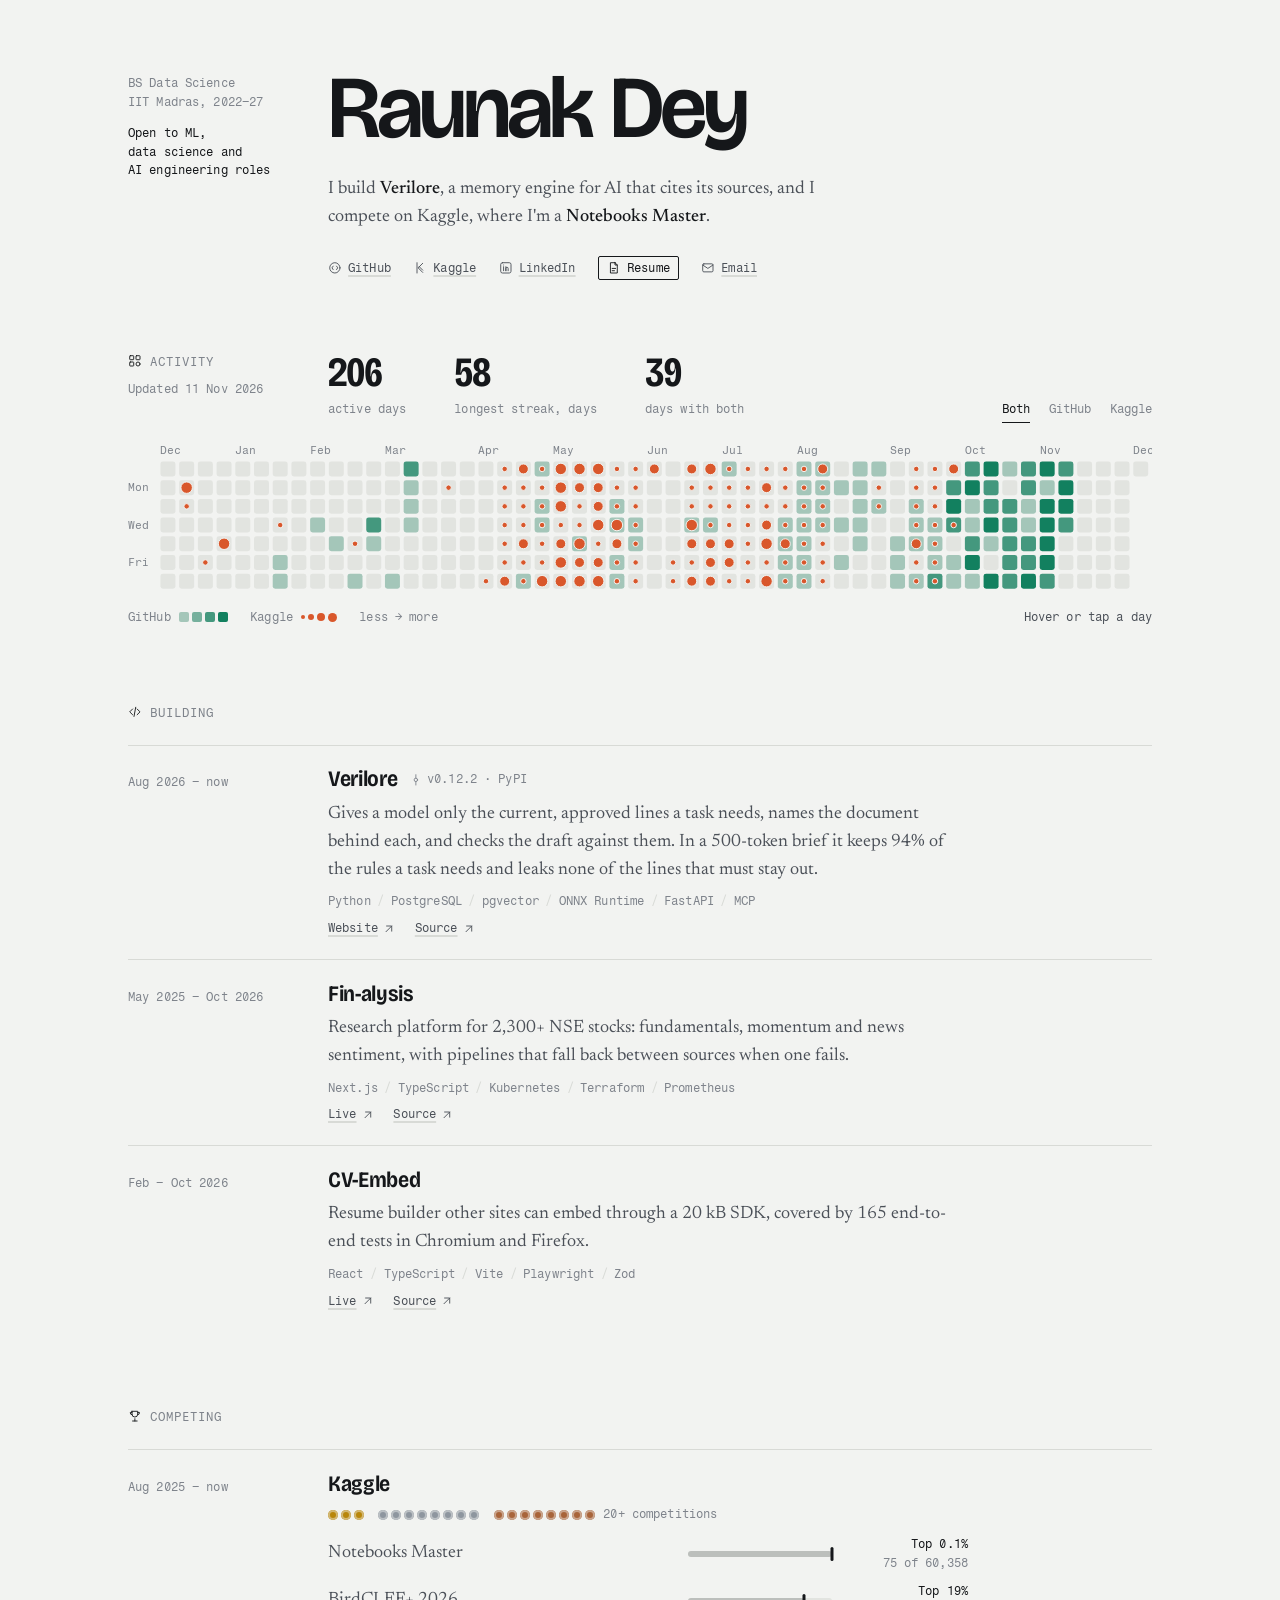
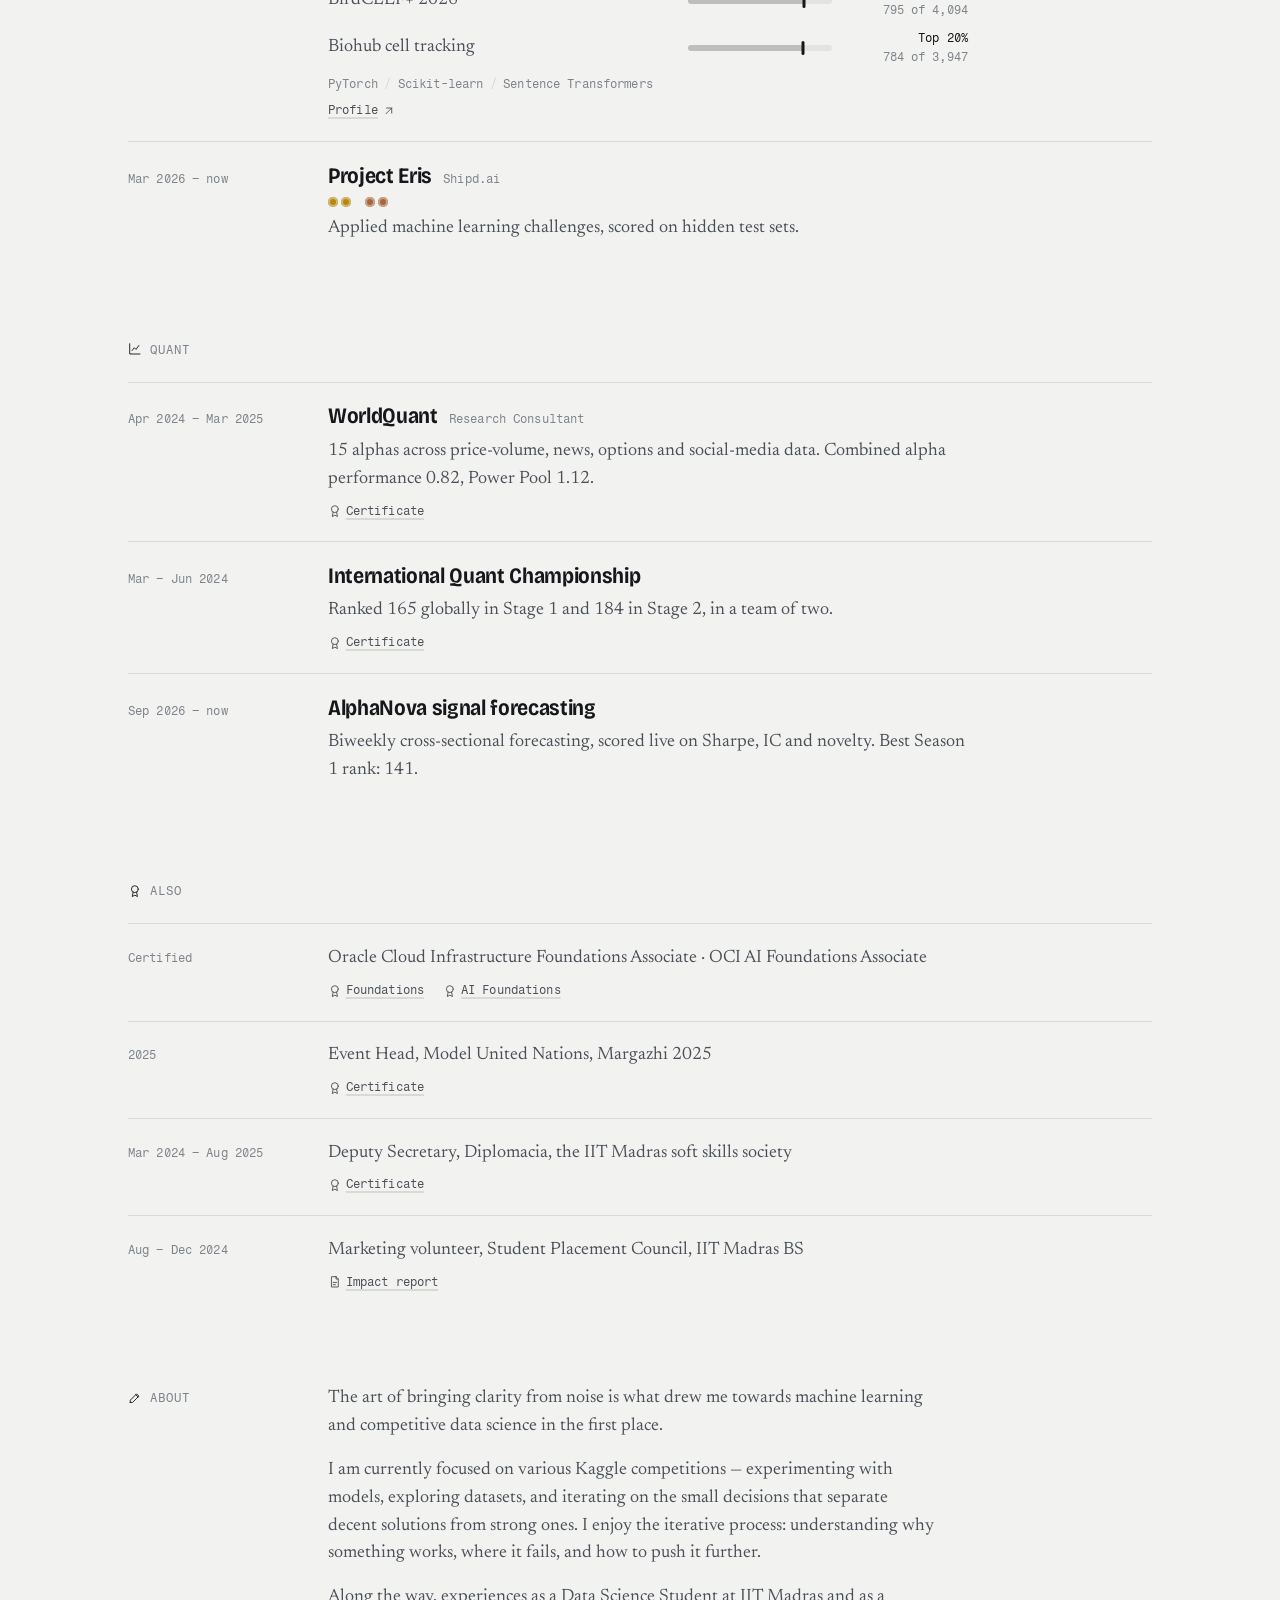
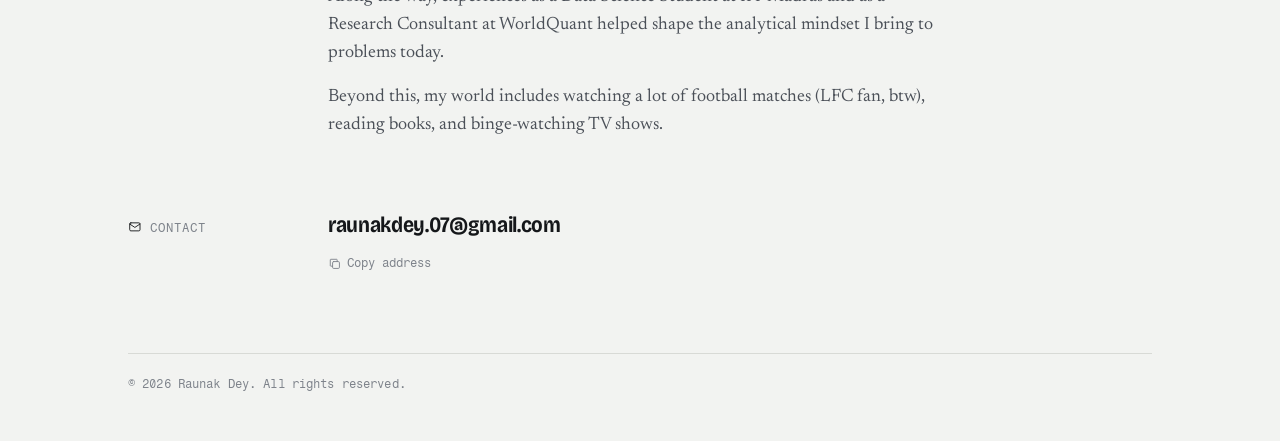
==== index.html @ 1e86c308 "feat(site): rebuild the portfolio as a single-page logbook" ====
<!DOCTYPE html>
<html lang="en">
<head>
  <meta charset="UTF-8">
  <meta name="viewport" content="width=device-width, initial-scale=1">
  <title>Raunak Dey</title>
  <meta name="description" content="Raunak Dey builds Verilore, a memory engine for AI that cites its sources, and competes on Kaggle as a Notebooks Master. Open to ML, data science and AI engineering roles.">
  <meta name="author" content="Raunak Dey">
  <meta name="robots" content="index, follow">
  <meta name="google-site-verification" content="LJ-tpQGY-3I2OzFJNjLlKrk1Z7D3GqpGALhf3PMjdlI">
  <meta name="theme-color" content="#F2F3F1" media="(prefers-color-scheme: light)">
  <meta name="theme-color" content="#101214" media="(prefers-color-scheme: dark)">
  <link rel="canonical" href="https://raunak-dey.vercel.app/">

  <meta property="og:type" content="website">
  <meta property="og:url" content="https://raunak-dey.vercel.app/">
  <meta property="og:title" content="Raunak Dey">
  <meta property="og:description" content="Builds Verilore, a memory engine for AI that cites its sources. Kaggle Notebooks Master. Open to ML, data science and AI engineering roles.">
  <meta name="twitter:card" content="summary">
  <meta name="twitter:creator" content="@the_stoic_coder">

  <link rel="icon" href="assets/favicon.webp" type="image/webp">
  <link rel="icon" href="assets/favicon.ico" sizes="any">
  <link rel="apple-touch-icon" href="assets/favicon.png">

  <link rel="preconnect" href="https://fonts.googleapis.com">
  <link rel="preconnect" href="https://fonts.gstatic.com" crossorigin>
  <link rel="stylesheet" href="https://fonts.googleapis.com/css2?family=Bricolage+Grotesque:opsz,wdth,wght@12..96,75..100,400..800&family=Newsreader:opsz,wght@6..72,400;6..72,500&family=Fragment+Mono&display=swap">
  <link rel="stylesheet" href="css/main.css">
  <script src="js/main.js" defer></script>

  <script type="application/ld+json">
  {
    "@context": "https://schema.org",
    "@type": "Person",
    "name": "Raunak Dey",
    "url": "https://raunak-dey.vercel.app/",
    "alumniOf": {"@type": "CollegeOrUniversity", "name": "Indian Institute of Technology Madras"},
    "sameAs": [
      "https://github.com/raunakdey-07",
      "https://www.kaggle.com/raunakdey07",
      "https://www.linkedin.com/in/raunak-dey"
    ]
  }
  </script>
</head>
<body>
<a class="skip" href="#content">Skip to content</a>

<svg width="0" height="0" style="position:absolute" aria-hidden="true">
  <symbol id="i-build" viewBox="0 0 24 24"><path d="M8 7l-5 5 5 5M16 7l5 5-5 5M13.5 4l-3 16"/></symbol>
  <symbol id="i-trophy" viewBox="0 0 24 24"><path d="M8 21h8M12 17v4M7 4h10v5a5 5 0 0 1-10 0V4zM7 6H4v1a3 3 0 0 0 3 3M17 6h3v1a3 3 0 0 1-3 3"/></symbol>
  <symbol id="i-chart" viewBox="0 0 24 24"><path d="M3 3v18h18M7 15l4-5 3 3 5-7"/></symbol>
  <symbol id="i-grid" viewBox="0 0 24 24"><rect x="3" y="3" width="7" height="7" rx="1"/><rect x="14" y="3" width="7" height="7" rx="1"/><rect x="3" y="14" width="7" height="7" rx="1"/><circle cx="17.5" cy="17.5" r="3.5"/></symbol>
  <symbol id="i-badge" viewBox="0 0 24 24"><circle cx="12" cy="9" r="6"/><path d="M9 14.2L7.5 22 12 19.5 16.5 22 15 14.2"/></symbol>
  <symbol id="i-pen" viewBox="0 0 24 24"><path d="M4 20h4L19 9l-4-4L4 16v4zM13.5 6.5l4 4"/></symbol>
  <symbol id="i-mail" viewBox="0 0 24 24"><rect x="3" y="5" width="18" height="14" rx="2"/><path d="M3 7l9 6 9-6"/></symbol>
  <symbol id="i-tag" viewBox="0 0 24 24"><circle cx="12" cy="12" r="3"/><path d="M12 3v6M12 15v6"/></symbol>
  <symbol id="i-out" viewBox="0 0 24 24"><path d="M7 17L17 7M8 7h9v9"/></symbol>
  <symbol id="i-file" viewBox="0 0 24 24"><path d="M14 3H6v18h12V7l-4-4zM14 3v4h4M9 13h6M9 17h4"/></symbol>
  <symbol id="i-code" viewBox="0 0 24 24"><circle cx="12" cy="12" r="9"/><path d="M9 9l-2 3 2 3M15 9l2 3-2 3"/></symbol>
  <symbol id="i-k" viewBox="0 0 24 24"><path d="M7 3v18M17 4l-8 8 8 8M11 10l6 6"/></symbol>
  <symbol id="i-in" viewBox="0 0 24 24"><rect x="3" y="3" width="18" height="18" rx="3"/><path d="M8 10v7M8 7v.01M12 17v-4a2 2 0 0 1 4 0v4M12 10v7"/></symbol>
  <symbol id="i-copy" viewBox="0 0 24 24"><rect x="8" y="8" width="12" height="12" rx="2"/><path d="M16 8V5a1 1 0 0 0-1-1H5a1 1 0 0 0-1 1v10a1 1 0 0 0 1 1h3"/></symbol>
</svg>

<main class="wrap" id="content">
  <header class="mast">
    <div class="meta">BS Data Science<br>IIT Madras, 2022–27<span class="open">Open to ML,<br class="wide"> data science and<br class="wide"> AI engineering roles</span></div>
    <div>
      <h1>Raunak Dey</h1>
      <p class="intro prose">I build <b>Verilore</b>, a memory engine for AI that cites its sources, and I compete on Kaggle, where I'm a <b>Notebooks Master</b>.</p>
      <nav class="out meta" aria-label="Profiles">
        <a href="https://github.com/raunakdey-07" target="_blank" rel="noopener noreferrer"><svg class="ico"><use href="#i-code"/></svg><span>GitHub</span></a>
        <a href="https://www.kaggle.com/raunakdey07" target="_blank" rel="noopener noreferrer"><svg class="ico"><use href="#i-k"/></svg><span>Kaggle</span></a>
        <a href="https://www.linkedin.com/in/raunak-dey" target="_blank" rel="noopener noreferrer"><svg class="ico"><use href="#i-in"/></svg><span>LinkedIn</span></a>
        <a class="primary" href="assets/Raunak%20Dey%20-%2022F3002175%20-%20IITM.pdf" target="_blank" rel="noopener noreferrer"><svg class="ico"><use href="#i-file"/></svg><span>Resume</span></a>
        <a href="#contact"><svg class="ico"><use href="#i-mail"/></svg><span>Email</span></a>
      </nav>
    </div>
  </header>

  <section id="activity" aria-labelledby="h-act">
    <div class="side">
      <h2 class="label meta" id="h-act"><svg class="ico"><use href="#i-grid"/></svg>Activity</h2>
      <p class="meta" id="asof"></p>
    </div>
    <div class="act-top">
      <div class="figures" aria-live="polite">
        <div><div class="figure" id="f-days">–</div><div class="meta">active days</div></div>
        <div><div class="figure" id="f-streak">–</div><div class="meta">longest streak, days</div></div>
        <div><div class="figure" id="f-both">–</div><div class="meta">days with both</div></div>
      </div>
      <div class="src" role="group" aria-label="Activity source">
        <button type="button" id="src-both" data-src="both" aria-pressed="true">Both</button>
        <button type="button" id="src-gh" data-src="gh" aria-pressed="false">GitHub</button>
        <button type="button" id="src-kg" data-src="kg" aria-pressed="false">Kaggle</button>
      </div>
    </div>
    <div class="cal-scroll full" id="cal-scroll">
      <svg id="cal" role="img" aria-labelledby="cal-d"><desc id="cal-d">Daily GitHub and Kaggle activity over the last 12 months.</desc></svg>
    </div>
    <div class="cal-note meta full">
      <div class="legend"><span>GitHub <span class="sw"><i class="key" style="background:color-mix(in srgb,var(--gh) 30%,var(--cell))"></i><i class="key" style="background:color-mix(in srgb,var(--gh) 52%,var(--cell))"></i><i class="key" style="background:color-mix(in srgb,var(--gh) 76%,var(--cell))"></i><i class="key" style="background:color-mix(in srgb,var(--gh) 100%,var(--cell))"></i></span></span><span>Kaggle <span class="sw"><i class="dot" style="--d:4px"></i><i class="dot" style="--d:6px"></i><i class="dot" style="--d:8px"></i><i class="dot" style="--d:9px"></i></span></span><span>less → more</span></div>
      <span id="readout">Hover or tap a day</span>
    </div>
  </section>

  <section id="building" aria-labelledby="h-build">
    <h2 class="label meta" id="h-build"><svg class="ico"><use href="#i-build"/></svg>Building</h2>
    <div class="entries full">
      <article class="e">
        <div class="meta">Aug 2026 – now</div>
        <div>
          <h3>Verilore <span class="meta"><svg class="ico"><use href="#i-tag"/></svg>v0.12.2 · PyPI</span></h3>
          <p class="prose">Gives a model only the current, approved lines a task needs, names the document behind each, and checks the draft against them. In a 500-token brief it keeps 94% of the rules a task needs and leaks none of the lines that must stay out.</p>
          <div class="stack meta"><span>Python</span><span>PostgreSQL</span><span>pgvector</span><span>ONNX Runtime</span><span>FastAPI</span><span>MCP</span></div>
          <div class="links meta"><a href="https://verilore.vercel.app/" target="_blank" rel="noopener noreferrer">Website <svg class="ico"><use href="#i-out"/></svg></a><a href="https://github.com/raunakdey-07/verilore" target="_blank" rel="noopener noreferrer">Source <svg class="ico"><use href="#i-out"/></svg></a></div>
        </div>
      </article>
      <article class="e">
        <div class="meta">May 2025 – Oct 2026</div>
        <div>
          <h3>Fin-alysis</h3>
          <p class="prose">Research platform for 2,300+ NSE stocks: fundamentals, momentum and news sentiment, with pipelines that fall back between sources when one fails.</p>
          <div class="stack meta"><span>Next.js</span><span>TypeScript</span><span>Kubernetes</span><span>Terraform</span><span>Prometheus</span></div>
          <div class="links meta"><a href="https://fin-alysis.vercel.app/" target="_blank" rel="noopener noreferrer">Live <svg class="ico"><use href="#i-out"/></svg></a><a href="https://github.com/raunakdey-07/finalysis_2.0" target="_blank" rel="noopener noreferrer">Source <svg class="ico"><use href="#i-out"/></svg></a></div>
        </div>
      </article>
      <article class="e">
        <div class="meta">Feb – Oct 2026</div>
        <div>
          <h3>CV-Embed</h3>
          <p class="prose">Resume builder other sites can embed through a 20&nbsp;kB SDK, covered by 165 end-to-end tests in Chromium and Firefox.</p>
          <div class="stack meta"><span>React</span><span>TypeScript</span><span>Vite</span><span>Playwright</span><span>Zod</span></div>
          <div class="links meta"><a href="https://cv-embed.vercel.app/" target="_blank" rel="noopener noreferrer">Live <svg class="ico"><use href="#i-out"/></svg></a><a href="https://github.com/raunakdey-07/cv-embed" target="_blank" rel="noopener noreferrer">Source <svg class="ico"><use href="#i-out"/></svg></a></div>
        </div>
      </article>
    </div>
  </section>

  <section id="competing" aria-labelledby="h-comp">
    <h2 class="label meta" id="h-comp"><svg class="ico"><use href="#i-trophy"/></svg>Competing</h2>
    <div class="entries full">
      <article class="e">
        <div class="meta">Aug 2025 – now</div>
        <div>
          <h3>Kaggle</h3>
          <div class="medals" aria-label="3 gold, 8 silver and 8 bronze medals across 20+ competitions">
            <span class="tally"><i class="m g"></i><i class="m g"></i><i class="m g"></i></span>
            <span class="tally"><i class="m s"></i><i class="m s"></i><i class="m s"></i><i class="m s"></i><i class="m s"></i><i class="m s"></i><i class="m s"></i><i class="m s"></i></span>
            <span class="tally"><i class="m b"></i><i class="m b"></i><i class="m b"></i><i class="m b"></i><i class="m b"></i><i class="m b"></i><i class="m b"></i><i class="m b"></i><span class="meta">20+ competitions</span></span>
          </div>
          <div class="ranks">
            <div class="rank"><p class="prose">Notebooks Master</p><span class="bar" style="--p:.12%"></span><p class="meta">Top 0.1%<span>75 of 60,358</span></p></div>
            <div class="rank"><p class="prose">BirdCLEF+ 2026</p><span class="bar" style="--p:19.4%"></span><p class="meta">Top 19%<span>795 of 4,094</span></p></div>
            <div class="rank"><p class="prose">Biohub cell tracking</p><span class="bar" style="--p:19.9%"></span><p class="meta">Top 20%<span>784 of 3,947</span></p></div>
          </div>
          <div class="stack meta"><span>PyTorch</span><span>Scikit-learn</span><span>Sentence Transformers</span></div>
          <div class="links meta"><a href="https://www.kaggle.com/raunakdey07" target="_blank" rel="noopener noreferrer">Profile <svg class="ico"><use href="#i-out"/></svg></a></div>
        </div>
      </article>
      <article class="e">
        <div class="meta">Mar 2026 – now</div>
        <div>
          <h3>Project Eris <span class="meta">Shipd.ai</span></h3>
          <div class="medals" aria-label="2 gold and 2 bronze">
            <span class="tally"><i class="m g"></i><i class="m g"></i></span>
            <span class="tally"><i class="m b"></i><i class="m b"></i></span>
          </div>
          <p class="prose">Applied machine learning challenges, scored on hidden test sets.</p>
        </div>
      </article>
    </div>
  </section>

  <section id="quant" aria-labelledby="h-quant">
    <h2 class="label meta" id="h-quant"><svg class="ico"><use href="#i-chart"/></svg>Quant</h2>
    <div class="entries full">
      <article class="e">
        <div class="meta">Apr 2024 – Mar 2025</div>
        <div>
          <h3>WorldQuant <span class="meta">Research Consultant</span></h3>
          <p class="prose">15 alphas across price-volume, news, options and social-media data. Combined alpha performance 0.82, Power Pool 1.12.</p>
          <div class="links meta"><a href="assets/achievements/worldquant-gold.webp" target="_blank" rel="noopener noreferrer"><svg class="ico"><use href="#i-badge"/></svg>Certificate</a></div>
        </div>
      </article>
      <article class="e">
        <div class="meta">Mar – Jun 2024</div>
        <div>
          <h3>International Quant Championship</h3>
          <p class="prose">Ranked 165 globally in Stage 1 and 184 in Stage 2, in a team of two.</p>
          <div class="links meta"><a href="assets/achievements/iqc2024-linkedin.webp" target="_blank" rel="noopener noreferrer"><svg class="ico"><use href="#i-badge"/></svg>Certificate</a></div>
        </div>
      </article>
      <article class="e">
        <div class="meta">Sep 2026 – now</div>
        <div>
          <h3>AlphaNova signal forecasting</h3>
          <p class="prose">Biweekly cross-sectional forecasting, scored live on Sharpe, IC and novelty. Best Season 1 rank: 141.</p>
        </div>
      </article>
    </div>
  </section>

  <section id="more" aria-labelledby="h-more">
    <h2 class="label meta" id="h-more"><svg class="ico"><use href="#i-badge"/></svg>Also</h2>
    <div class="entries full">
      <div class="e"><div class="meta">Certified</div><div><p class="prose">Oracle Cloud Infrastructure Foundations Associate · OCI AI Foundations Associate</p><div class="links meta"><a href="https://catalog-education.oracle.com/pls/certview/sharebadge?id=B9D352B1CB54FBCA020A33F1114C713745FDDD8EA8447AC9478BCFE466BD56CE" target="_blank" rel="noopener noreferrer"><svg class="ico"><use href="#i-badge"/></svg>Foundations</a><a href="https://catalog-education.oracle.com/pls/certview/sharebadge?id=78A74140E2A54FE45EEF525146E626B6CF84D3D8D3C6667D269D33D7F0141AF6" target="_blank" rel="noopener noreferrer"><svg class="ico"><use href="#i-badge"/></svg>AI Foundations</a></div></div></div>
      <div class="e"><div class="meta">2025</div><div><p class="prose">Event Head, Model United Nations, Margazhi 2025</p><div class="links meta"><a href="assets/achievements/margazhi2025-linkedin.webp" target="_blank" rel="noopener noreferrer"><svg class="ico"><use href="#i-badge"/></svg>Certificate</a></div></div></div>
      <div class="e"><div class="meta">Mar 2024 – Aug 2025</div><div><p class="prose">Deputy Secretary, Diplomacia, the IIT Madras soft skills society</p><div class="links meta"><a href="assets/achievements/SA%20Contribution.webp" target="_blank" rel="noopener noreferrer"><svg class="ico"><use href="#i-badge"/></svg>Certificate</a></div></div></div>
      <div class="e"><div class="meta">Aug – Dec 2024</div><div><p class="prose">Marketing volunteer, Student Placement Council, IIT Madras BS</p><div class="links meta"><a href="https://docs.google.com/document/d/1vPgdQDONzcgIef9Exov5AQY7wlfPmJT1Y18QKcJBfAI/" target="_blank" rel="noopener noreferrer"><svg class="ico"><use href="#i-file"/></svg>Impact report</a></div></div></div>
    </div>
  </section>

  <section id="about" aria-labelledby="h-about">
    <h2 class="label meta" id="h-about"><svg class="ico"><use href="#i-pen"/></svg>About</h2>
    <div class="about">
      <p class="prose">The art of bringing clarity from noise is what drew me towards machine learning and competitive data science in the first place.</p>
      <p class="prose">I am currently focused on various Kaggle competitions — experimenting with models, exploring datasets, and iterating on the small decisions that separate decent solutions from strong ones. I enjoy the iterative process: understanding why something works, where it fails, and how to push it further.</p>
      <p class="prose">Along the way, experiences as a Data Science Student at IIT Madras and as a Research Consultant at WorldQuant helped shape the analytical mindset I bring to problems today.</p>
      <p class="prose">Beyond this, my world includes watching a lot of football matches (LFC fan, btw), reading books, and binge-watching TV shows.</p>
    </div>
  </section>

  <section id="contact" aria-labelledby="h-contact">
    <h2 class="label meta" id="h-contact"><svg class="ico"><use href="#i-mail"/></svg>Contact</h2>
    <div class="about">
      <a class="title" id="email" href="mailto:raunakdey.07@gmail.com">raunakdey.07@gmail.com</a>
      <button type="button" class="copy meta" id="copy"><svg class="ico"><use href="#i-copy"/></svg><span id="copy-l">Copy address</span></button>
    </div>
  </section>

  <footer class="meta">© 2026 Raunak Dey. All rights reserved.</footer>
</main>
</body>
</html>
---- css/main.css ----
/* Layout: a logbook. Left margin column = labels and dates; right column = content. The calendar is the only picture.
   Type scale, used everywhere and nowhere else:
   hero   h1 only            display 620
   figure activity numbers   display 650
   title  entry names, email display 650
   body   all prose          serif 400 (500 for emphasis)
   meta   labels, dates, data mono 400 */
:root{
  --paper:#F2F3F1; --ink:#15171A; --ink-2:#4B5058; --ink-3:#7E838B; --rule:#D8DAD6; --cell:#E2E4E0;
  --gh:#12805F; --kg:#D9572B; --gold:#B8860B; --silver:#8E969F; --bronze:#A8643A;
  --f-display:"Bricolage Grotesque","Avenir Next Condensed","Arial Narrow",system-ui,sans-serif;
  --f-text:"Newsreader","Iowan Old Style","Palatino Linotype",Georgia,serif;
  --f-mono:"Fragment Mono",ui-monospace,"SFMono-Regular",Menlo,Consolas,monospace;
  --fs-hero:clamp(2.6rem,1.2rem + 5.4vw,5.6rem); --fs-figure:clamp(2rem,1.6rem + 1.6vw,2.6rem); --fs-title:1.375rem; --fs-body:1.125rem; --fs-meta:.78rem;
  --col:64rem; --margin:10.5rem; --gap:2rem; --cap-offset:calc(var(--fs-hero) * .2 - .49rem);
}
@media (prefers-color-scheme: dark){:root{
  --paper:#101214; --ink:#ECEDEA; --ink-2:#ADB2B8; --ink-3:#7A8087; --rule:#2A2D31; --cell:#1D2024;
  --gh:#3DC497; --kg:#EE7447; --gold:#E3B341; --silver:#B7BEC6; --bronze:#D28A5C;}}

*{box-sizing:border-box}
html{color-scheme:light}
@media (prefers-color-scheme: dark){html{color-scheme:dark}}
body{margin:0}
.skip{position:absolute;left:-999px;top:.5rem;z-index:2;background:var(--ink);color:var(--paper);padding:.4rem .7rem;font:400 var(--fs-meta)/1.5 var(--f-mono)}
.skip:focus{left:max(16px,env(safe-area-inset-left,0px))}
body{background:var(--paper);color:var(--ink);font:400 var(--fs-body)/1.55 var(--f-text);-webkit-font-smoothing:antialiased;
  padding-left:max(16px,env(safe-area-inset-left,0px));padding-right:max(16px,env(safe-area-inset-right,0px))}
p{margin:0}
b{font-weight:500}
a{color:inherit;text-decoration-color:var(--rule);text-underline-offset:.22em;text-decoration-thickness:1.5px}
a:hover{text-decoration-color:currentColor}
:focus-visible{outline:2px solid var(--ink);outline-offset:3px}
.wrap{max-width:var(--col);margin:0 auto}
.meta{font:400 var(--fs-meta)/1.5 var(--f-mono);letter-spacing:.01em;color:var(--ink-3)}
.ico{width:1.1em;height:1.1em;flex:none;stroke:currentColor;fill:none;stroke-width:1.6;stroke-linecap:round;stroke-linejoin:round;vertical-align:-.18em}
h1,h3,.title,.figure{font-family:var(--f-display);margin:0;text-wrap:balance}
h1{font-size:var(--fs-hero);font-weight:620;font-variation-settings:"wdth" 100,"opsz" 96;line-height:1;letter-spacing:-.045em;word-spacing:.05em}
h3,.title{font-size:var(--fs-title);font-weight:650;font-variation-settings:"wdth" 88;line-height:1.2;letter-spacing:-.015em}
.figure{font-size:var(--fs-figure);font-weight:650;font-variation-settings:"wdth" 80;line-height:1;letter-spacing:-.03em;font-variant-numeric:tabular-nums}
.prose{color:var(--ink-2);max-width:40rem}

/* grid: every block shares the same two columns */
.mast,section,.e{display:grid;grid-template-columns:var(--margin) minmax(0,1fr);gap:0 var(--gap)}
.mast{padding-block:4rem 0}
section{padding-block:4.5rem 0}
.label{display:block;align-self:baseline;margin:0;text-transform:uppercase;letter-spacing:.08em;padding-top:.3rem}
.label .ico{color:var(--ink);margin-right:.5rem}
.full{grid-column:1 / -1}
.e{padding-block:1.3rem;border-top:1px solid var(--rule);row-gap:.2rem;align-items:baseline}
.e > div:last-child{display:grid;gap:.5rem;min-width:0}
.entries{margin-top:1.4rem}

/* masthead */
.intro{margin-top:1.5rem;max-width:34rem}
.intro b{color:var(--ink)}
.out{display:flex;flex-wrap:wrap;align-items:baseline;gap:.4rem 1.4rem;margin-top:1.5rem}
.out a{display:inline-flex;align-items:center;gap:.4rem;text-decoration:none;color:var(--ink-2)}
.out a:hover{color:var(--ink)}
.out a span{text-decoration:underline;text-decoration-color:var(--rule);text-underline-offset:.22em;text-decoration-thickness:1.5px}
.out a.primary{color:var(--ink);border:1px solid var(--ink);border-radius:2px;padding:.1rem .5rem}
.out a.primary span{text-decoration:none}
.out a.primary:hover{background:var(--ink);color:var(--paper)}
.open{display:block;margin-top:.8rem;color:var(--ink);text-wrap:balance}
.mast > .meta{padding-top:var(--cap-offset)}

/* entries */
h3{display:flex;flex-wrap:wrap;align-items:baseline;gap:.2rem .7rem}
h3 .meta{display:inline-flex;align-items:center;gap:.3rem;font-variation-settings:normal}
.stack{display:flex;flex-wrap:wrap}
.stack span:not(:last-child)::after{content:"/";color:var(--rule);padding-inline:.4rem}
.links{display:flex;flex-wrap:wrap;gap:1.2rem}
.links a{display:inline-flex;align-items:center;gap:.25rem;color:var(--ink-2)}

/* medals + rank bars */
.medals{display:flex;flex-wrap:wrap;align-items:center;gap:.9rem}
.tally{display:inline-flex;align-items:center;gap:3px}
.tally .meta{margin-left:.35rem}
.m{width:10px;height:10px;border-radius:50%;background:var(--c);box-shadow:inset 0 0 0 2px color-mix(in srgb,var(--c) 55%,var(--paper))}
.g{--c:var(--gold)} .s{--c:var(--silver)} .b{--c:var(--bronze)}
.ranks{display:grid;gap:.6rem;max-width:40rem;margin-top:.2rem}
.rank{display:grid;grid-template-columns:minmax(0,1fr) 9rem 7.5rem;gap:1rem;align-items:center}
.rank .prose{line-height:1.3}
.bar{position:relative;height:6px;background:var(--cell);border-radius:3px}
.bar::before{content:"";position:absolute;inset:0 auto 0 0;width:calc(100% - var(--p));background:color-mix(in srgb,var(--ink) 18%,transparent);border-radius:3px}
.bar::after{content:"";position:absolute;top:50%;left:calc(100% - var(--p));width:3px;height:14px;background:var(--ink);transform:translate(-50%,-50%);border-radius:2px}
.rank .meta{text-align:right;color:var(--ink)}
.rank .meta span{display:block;color:var(--ink-3);white-space:nowrap}

/* activity */
.act-top{display:flex;flex-wrap:wrap;justify-content:space-between;align-items:end;gap:1.5rem}
.figures{display:flex;flex-wrap:wrap;gap:1.2rem 3rem}
.figures .meta{margin-top:.4rem}
.src{display:flex;gap:1.2rem;margin-bottom:calc(-.15rem - 1.5px)}
.src button{all:unset;cursor:pointer;font:400 var(--fs-meta)/1.5 var(--f-mono);color:var(--ink-3);padding-bottom:.15rem;border-bottom:1.5px solid transparent}
.src button[aria-pressed="true"]{color:var(--ink);border-color:var(--ink)}
.src button:focus-visible{outline:2px solid var(--ink);outline-offset:3px}
.cal-scroll{min-width:0;max-width:100%;overflow-x:auto;margin-top:1.6rem;scrollbar-width:thin}
#cal{display:block;width:100%;min-width:760px;height:auto}
#cal text{font-family:var(--f-mono);font-size:8.5px;fill:var(--ink-3)}
.cell{animation:rise .6s ease-out backwards}
@keyframes rise{from{opacity:.15}}
@media (prefers-reduced-motion:reduce){.cell{animation:none}}
.cal-note{display:flex;flex-wrap:wrap;justify-content:space-between;gap:.5rem 2rem;margin-top:.8rem}
.legend{display:flex;flex-wrap:wrap;gap:.4rem 1.4rem}
.legend > span{display:inline-flex;align-items:center;gap:.5rem}
.sw{display:inline-flex;align-items:center;gap:3px}
.side{display:grid;align-content:start;gap:.5rem}
.side .label{padding-top:.06rem}
#about,#contact{align-items:baseline}
.side #asof{color:var(--ink-3)}
.dot{width:var(--d);height:var(--d);border-radius:50%;background:var(--kg);display:inline-block}
#cal .on rect{stroke:var(--ink);stroke-width:1.5}
.cal-scroll.faded{-webkit-mask-image:linear-gradient(90deg,transparent,#000 2.5rem);mask-image:linear-gradient(90deg,transparent,#000 2.5rem)}
.key{width:10px;height:10px;border-radius:2px;display:inline-block}
#readout{color:var(--ink-2);font-variant-numeric:tabular-nums;white-space:nowrap}

/* about + contact */
.about{display:grid;gap:1rem;max-width:38rem}
.copy{all:unset;cursor:pointer;font:400 var(--fs-meta)/1.5 var(--f-mono);color:var(--ink-3);display:inline-flex;gap:.35rem;align-items:center;justify-self:start}
.copy:hover{color:var(--ink)}
.copy:focus-visible{outline:2px solid var(--ink);outline-offset:3px}
#email{overflow-wrap:anywhere;text-decoration:none;justify-self:start}
#email:hover{text-decoration:underline}
footer{margin-top:5rem;padding-block:1.3rem 3rem;border-top:1px solid var(--rule)}

@media (max-width:720px){
  .mast,section,.e{grid-template-columns:minmax(0,1fr)}
  .mast > .meta{padding:0 0 .8rem}
  br.wide{display:none}
  .side{margin-bottom:1.2rem}
  .rank{row-gap:.35rem}
  #readout{white-space:normal}
  .label{margin-bottom:.6rem}
  .rank{grid-template-columns:minmax(0,1fr) 7.5rem}
  .rank .bar{grid-column:1 / -1;grid-row:2}
}
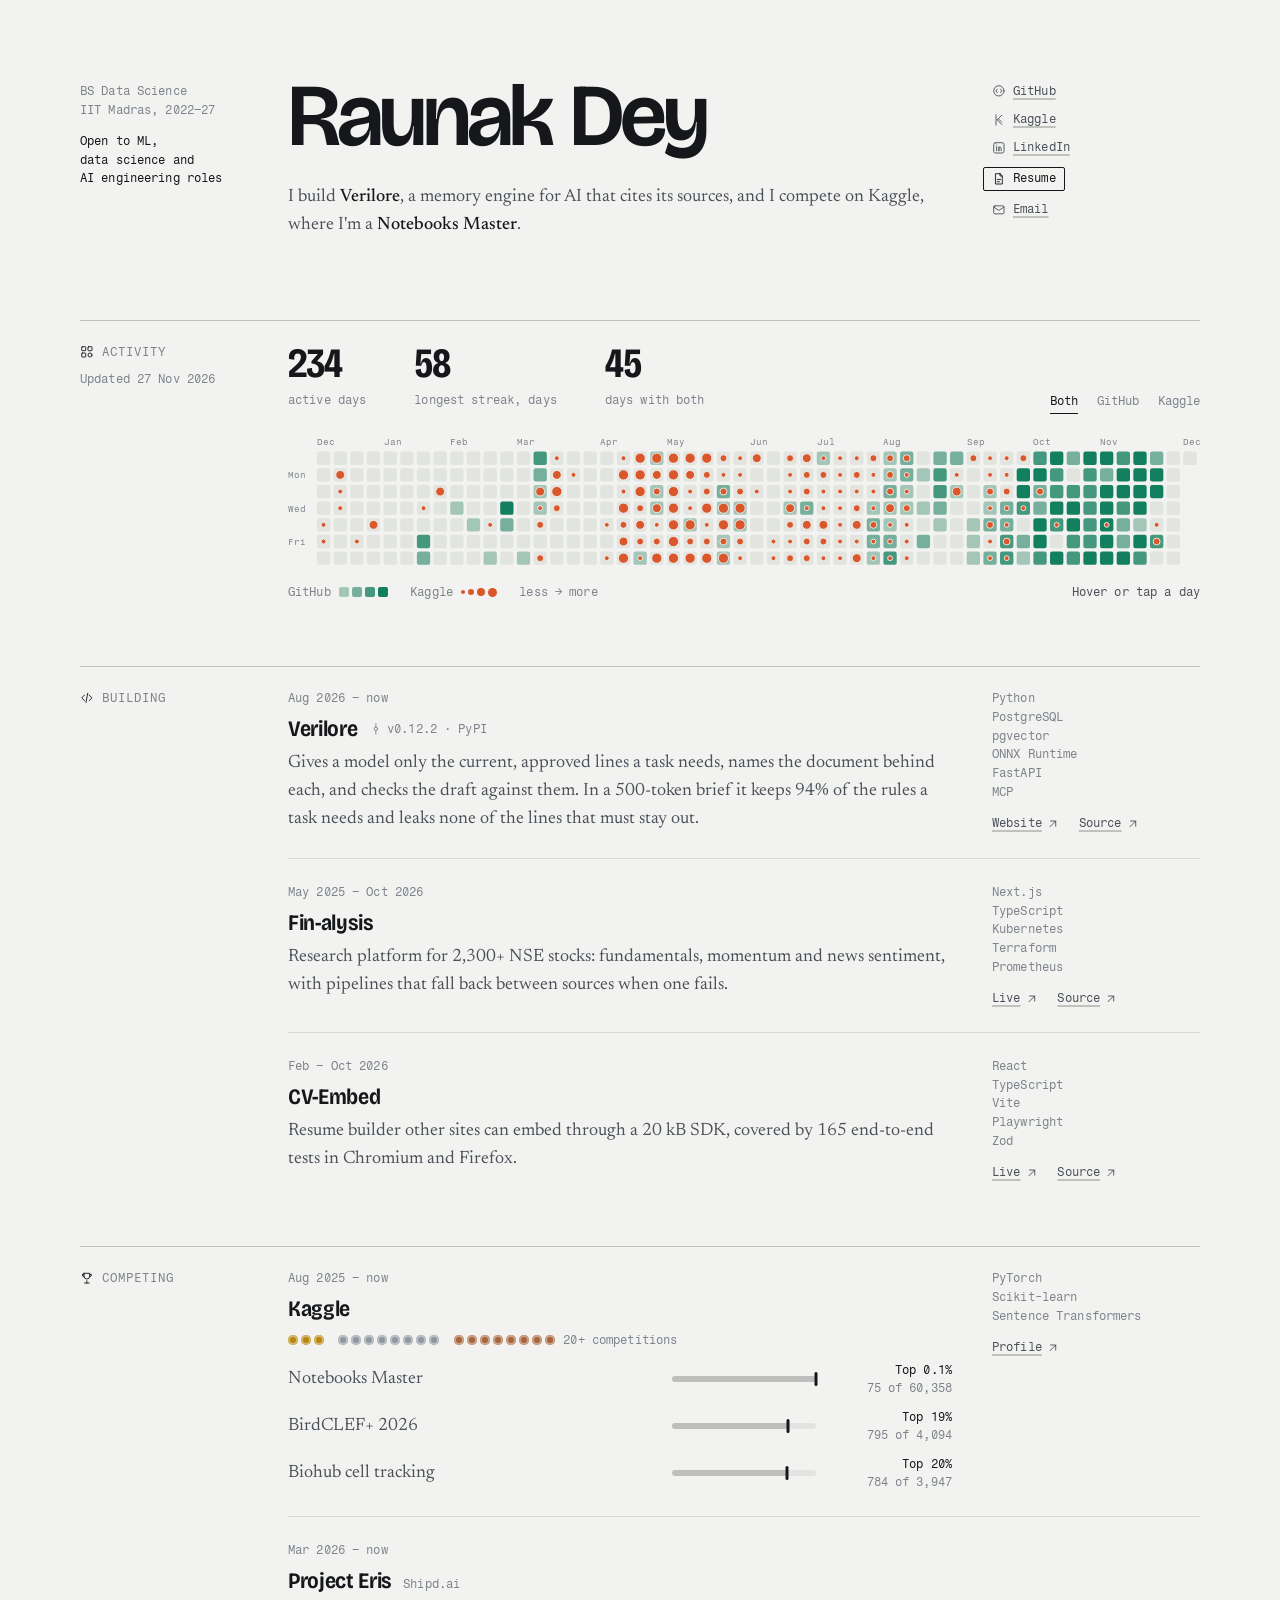
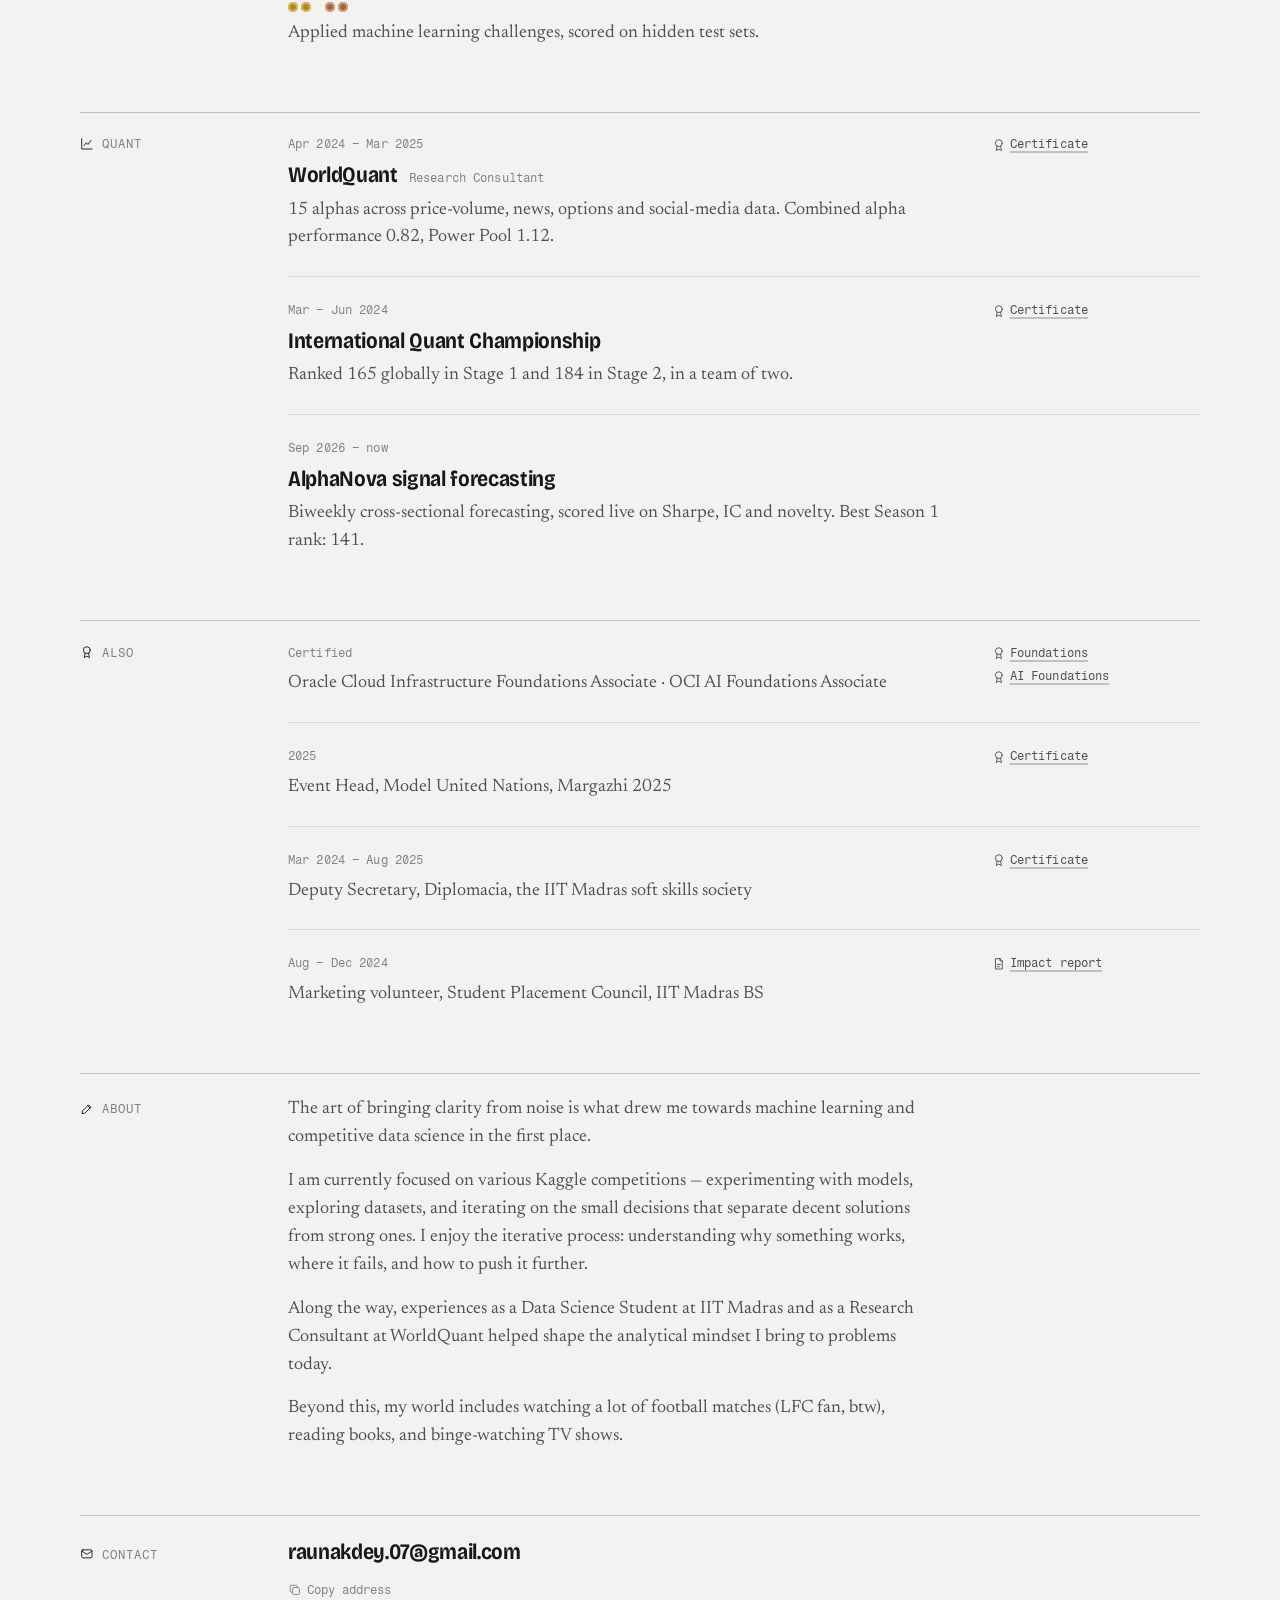
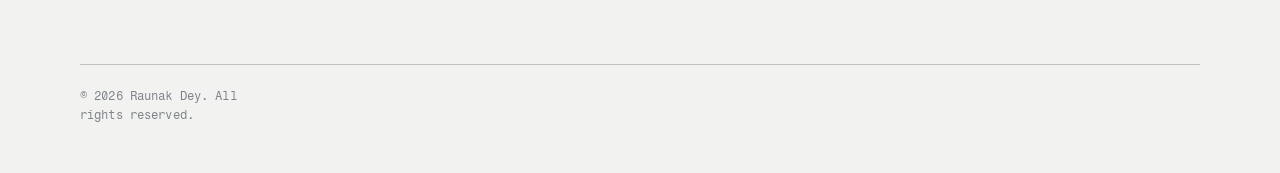
==== commit 38b4d316: "feat(site): three-column desktop layout with a sticky section rail" ====
--- a/index.html
+++ b/index.html
@@ -19,6 +19,7 @@
   <meta name="twitter:card" content="summary">
   <meta name="twitter:creator" content="@the_stoic_coder">
 
+  <link rel="icon" href="assets/favicon.svg" type="image/svg+xml">
   <link rel="icon" href="assets/favicon.webp" type="image/webp">
   <link rel="icon" href="assets/favicon.ico" sizes="any">
   <link rel="apple-touch-icon" href="assets/favicon.png">
@@ -67,10 +68,12 @@
 <main class="wrap" id="content">
   <header class="mast">
     <div class="meta">BS Data Science<br>IIT Madras, 2022–27<span class="open">Open to ML,<br class="wide"> data science and<br class="wide"> AI engineering roles</span></div>
-    <div>
-      <h1>Raunak Dey</h1>
-      <p class="intro prose">I build <b>Verilore</b>, a memory engine for AI that cites its sources, and I compete on Kaggle, where I'm a <b>Notebooks Master</b>.</p>
-      <nav class="out meta" aria-label="Profiles">
+    <div class="pair">
+      <div class="body">
+        <h1>Raunak Dey</h1>
+        <p class="intro prose">I build <b>Verilore</b>, a memory engine for AI that cites its sources, and I compete on Kaggle, where I'm a <b>Notebooks Master</b>.</p>
+      </div>
+      <nav class="out meta aside" aria-label="Profiles">
         <a href="https://github.com/raunakdey-07" target="_blank" rel="noopener noreferrer"><svg class="ico"><use href="#i-code"/></svg><span>GitHub</span></a>
         <a href="https://www.kaggle.com/raunakdey07" target="_blank" rel="noopener noreferrer"><svg class="ico"><use href="#i-k"/></svg><span>Kaggle</span></a>
         <a href="https://www.linkedin.com/in/raunak-dey" target="_blank" rel="noopener noreferrer"><svg class="ico"><use href="#i-in"/></svg><span>LinkedIn</span></a>
@@ -85,6 +88,7 @@
       <h2 class="label meta" id="h-act"><svg class="ico"><use href="#i-grid"/></svg>Activity</h2>
       <p class="meta" id="asof"></p>
     </div>
+    <div class="act">
     <div class="act-top">
       <div class="figures" aria-live="polite">
         <div><div class="figure" id="f-days">–</div><div class="meta">active days</div></div>
@@ -97,41 +101,48 @@
         <button type="button" id="src-kg" data-src="kg" aria-pressed="false">Kaggle</button>
       </div>
     </div>
-    <div class="cal-scroll full" id="cal-scroll">
+    <div class="cal-scroll" id="cal-scroll">
       <svg id="cal" role="img" aria-labelledby="cal-d"><desc id="cal-d">Daily GitHub and Kaggle activity over the last 12 months.</desc></svg>
     </div>
-    <div class="cal-note meta full">
+    <div class="cal-note meta">
       <div class="legend"><span>GitHub <span class="sw"><i class="key" style="background:color-mix(in srgb,var(--gh) 30%,var(--cell))"></i><i class="key" style="background:color-mix(in srgb,var(--gh) 52%,var(--cell))"></i><i class="key" style="background:color-mix(in srgb,var(--gh) 76%,var(--cell))"></i><i class="key" style="background:color-mix(in srgb,var(--gh) 100%,var(--cell))"></i></span></span><span>Kaggle <span class="sw"><i class="dot" style="--d:4px"></i><i class="dot" style="--d:6px"></i><i class="dot" style="--d:8px"></i><i class="dot" style="--d:9px"></i></span></span><span>less → more</span></div>
       <span id="readout">Hover or tap a day</span>
     </div>
+    </div>
   </section>
 
   <section id="building" aria-labelledby="h-build">
     <h2 class="label meta" id="h-build"><svg class="ico"><use href="#i-build"/></svg>Building</h2>
-    <div class="entries full">
-      <article class="e">
-        <div class="meta">Aug 2026 – now</div>
-        <div>
+    <div class="entries">
+      <article class="e">
+        <div class="body">
+          <p class="meta when">Aug 2026 – now</p>
           <h3>Verilore <span class="meta"><svg class="ico"><use href="#i-tag"/></svg>v0.12.2 · PyPI</span></h3>
           <p class="prose">Gives a model only the current, approved lines a task needs, names the document behind each, and checks the draft against them. In a 500-token brief it keeps 94% of the rules a task needs and leaks none of the lines that must stay out.</p>
+        </div>
+        <div class="aside">
           <div class="stack meta"><span>Python</span><span>PostgreSQL</span><span>pgvector</span><span>ONNX Runtime</span><span>FastAPI</span><span>MCP</span></div>
           <div class="links meta"><a href="https://verilore.vercel.app/" target="_blank" rel="noopener noreferrer">Website <svg class="ico"><use href="#i-out"/></svg></a><a href="https://github.com/raunakdey-07/verilore" target="_blank" rel="noopener noreferrer">Source <svg class="ico"><use href="#i-out"/></svg></a></div>
         </div>
       </article>
       <article class="e">
-        <div class="meta">May 2025 – Oct 2026</div>
-        <div>
+        <div class="body">
+          <p class="meta when">May 2025 – Oct 2026</p>
           <h3>Fin-alysis</h3>
           <p class="prose">Research platform for 2,300+ NSE stocks: fundamentals, momentum and news sentiment, with pipelines that fall back between sources when one fails.</p>
+        </div>
+        <div class="aside">
           <div class="stack meta"><span>Next.js</span><span>TypeScript</span><span>Kubernetes</span><span>Terraform</span><span>Prometheus</span></div>
           <div class="links meta"><a href="https://fin-alysis.vercel.app/" target="_blank" rel="noopener noreferrer">Live <svg class="ico"><use href="#i-out"/></svg></a><a href="https://github.com/raunakdey-07/finalysis_2.0" target="_blank" rel="noopener noreferrer">Source <svg class="ico"><use href="#i-out"/></svg></a></div>
         </div>
       </article>
       <article class="e">
-        <div class="meta">Feb – Oct 2026</div>
-        <div>
+        <div class="body">
+          <p class="meta when">Feb – Oct 2026</p>
           <h3>CV-Embed</h3>
           <p class="prose">Resume builder other sites can embed through a 20&nbsp;kB SDK, covered by 165 end-to-end tests in Chromium and Firefox.</p>
+        </div>
+        <div class="aside">
           <div class="stack meta"><span>React</span><span>TypeScript</span><span>Vite</span><span>Playwright</span><span>Zod</span></div>
           <div class="links meta"><a href="https://cv-embed.vercel.app/" target="_blank" rel="noopener noreferrer">Live <svg class="ico"><use href="#i-out"/></svg></a><a href="https://github.com/raunakdey-07/cv-embed" target="_blank" rel="noopener noreferrer">Source <svg class="ico"><use href="#i-out"/></svg></a></div>
         </div>
@@ -141,32 +152,34 @@
 
   <section id="competing" aria-labelledby="h-comp">
     <h2 class="label meta" id="h-comp"><svg class="ico"><use href="#i-trophy"/></svg>Competing</h2>
-    <div class="entries full">
-      <article class="e">
-        <div class="meta">Aug 2025 – now</div>
-        <div>
+    <div class="entries">
+      <article class="e">
+        <div class="body">
+          <p class="meta when">Aug 2025 – now</p>
           <h3>Kaggle</h3>
           <div class="medals" aria-label="3 gold, 8 silver and 8 bronze medals across 20+ competitions">
-            <span class="tally"><i class="m g"></i><i class="m g"></i><i class="m g"></i></span>
-            <span class="tally"><i class="m s"></i><i class="m s"></i><i class="m s"></i><i class="m s"></i><i class="m s"></i><i class="m s"></i><i class="m s"></i><i class="m s"></i></span>
-            <span class="tally"><i class="m b"></i><i class="m b"></i><i class="m b"></i><i class="m b"></i><i class="m b"></i><i class="m b"></i><i class="m b"></i><i class="m b"></i><span class="meta">20+ competitions</span></span>
+          <span class="tally"><i class="m g"></i><i class="m g"></i><i class="m g"></i></span>
+          <span class="tally"><i class="m s"></i><i class="m s"></i><i class="m s"></i><i class="m s"></i><i class="m s"></i><i class="m s"></i><i class="m s"></i><i class="m s"></i></span>
+          <span class="tally"><i class="m b"></i><i class="m b"></i><i class="m b"></i><i class="m b"></i><i class="m b"></i><i class="m b"></i><i class="m b"></i><i class="m b"></i><span class="meta">20+ competitions</span></span>
           </div>
           <div class="ranks">
-            <div class="rank"><p class="prose">Notebooks Master</p><span class="bar" style="--p:.12%"></span><p class="meta">Top 0.1%<span>75 of 60,358</span></p></div>
-            <div class="rank"><p class="prose">BirdCLEF+ 2026</p><span class="bar" style="--p:19.4%"></span><p class="meta">Top 19%<span>795 of 4,094</span></p></div>
-            <div class="rank"><p class="prose">Biohub cell tracking</p><span class="bar" style="--p:19.9%"></span><p class="meta">Top 20%<span>784 of 3,947</span></p></div>
+          <div class="rank"><p class="prose">Notebooks Master</p><span class="bar" style="--p:.12%"></span><p class="meta">Top 0.1%<span>75 of 60,358</span></p></div>
+          <div class="rank"><p class="prose">BirdCLEF+ 2026</p><span class="bar" style="--p:19.4%"></span><p class="meta">Top 19%<span>795 of 4,094</span></p></div>
+          <div class="rank"><p class="prose">Biohub cell tracking</p><span class="bar" style="--p:19.9%"></span><p class="meta">Top 20%<span>784 of 3,947</span></p></div>
           </div>
+        </div>
+        <div class="aside">
           <div class="stack meta"><span>PyTorch</span><span>Scikit-learn</span><span>Sentence Transformers</span></div>
           <div class="links meta"><a href="https://www.kaggle.com/raunakdey07" target="_blank" rel="noopener noreferrer">Profile <svg class="ico"><use href="#i-out"/></svg></a></div>
         </div>
       </article>
       <article class="e">
-        <div class="meta">Mar 2026 – now</div>
-        <div>
+        <div class="body">
+          <p class="meta when">Mar 2026 – now</p>
           <h3>Project Eris <span class="meta">Shipd.ai</span></h3>
           <div class="medals" aria-label="2 gold and 2 bronze">
-            <span class="tally"><i class="m g"></i><i class="m g"></i></span>
-            <span class="tally"><i class="m b"></i><i class="m b"></i></span>
+          <span class="tally"><i class="m g"></i><i class="m g"></i></span>
+          <span class="tally"><i class="m b"></i><i class="m b"></i></span>
           </div>
           <p class="prose">Applied machine learning challenges, scored on hidden test sets.</p>
         </div>
@@ -176,26 +189,30 @@
 
   <section id="quant" aria-labelledby="h-quant">
     <h2 class="label meta" id="h-quant"><svg class="ico"><use href="#i-chart"/></svg>Quant</h2>
-    <div class="entries full">
-      <article class="e">
-        <div class="meta">Apr 2024 – Mar 2025</div>
-        <div>
+    <div class="entries">
+      <article class="e">
+        <div class="body">
+          <p class="meta when">Apr 2024 – Mar 2025</p>
           <h3>WorldQuant <span class="meta">Research Consultant</span></h3>
           <p class="prose">15 alphas across price-volume, news, options and social-media data. Combined alpha performance 0.82, Power Pool 1.12.</p>
+        </div>
+        <div class="aside">
           <div class="links meta"><a href="assets/achievements/worldquant-gold.webp" target="_blank" rel="noopener noreferrer"><svg class="ico"><use href="#i-badge"/></svg>Certificate</a></div>
         </div>
       </article>
       <article class="e">
-        <div class="meta">Mar – Jun 2024</div>
-        <div>
+        <div class="body">
+          <p class="meta when">Mar – Jun 2024</p>
           <h3>International Quant Championship</h3>
           <p class="prose">Ranked 165 globally in Stage 1 and 184 in Stage 2, in a team of two.</p>
+        </div>
+        <div class="aside">
           <div class="links meta"><a href="assets/achievements/iqc2024-linkedin.webp" target="_blank" rel="noopener noreferrer"><svg class="ico"><use href="#i-badge"/></svg>Certificate</a></div>
         </div>
       </article>
       <article class="e">
-        <div class="meta">Sep 2026 – now</div>
-        <div>
+        <div class="body">
+          <p class="meta when">Sep 2026 – now</p>
           <h3>AlphaNova signal forecasting</h3>
           <p class="prose">Biweekly cross-sectional forecasting, scored live on Sharpe, IC and novelty. Best Season 1 rank: 141.</p>
         </div>
@@ -205,11 +222,23 @@
 
   <section id="more" aria-labelledby="h-more">
     <h2 class="label meta" id="h-more"><svg class="ico"><use href="#i-badge"/></svg>Also</h2>
-    <div class="entries full">
-      <div class="e"><div class="meta">Certified</div><div><p class="prose">Oracle Cloud Infrastructure Foundations Associate · OCI AI Foundations Associate</p><div class="links meta"><a href="https://catalog-education.oracle.com/pls/certview/sharebadge?id=B9D352B1CB54FBCA020A33F1114C713745FDDD8EA8447AC9478BCFE466BD56CE" target="_blank" rel="noopener noreferrer"><svg class="ico"><use href="#i-badge"/></svg>Foundations</a><a href="https://catalog-education.oracle.com/pls/certview/sharebadge?id=78A74140E2A54FE45EEF525146E626B6CF84D3D8D3C6667D269D33D7F0141AF6" target="_blank" rel="noopener noreferrer"><svg class="ico"><use href="#i-badge"/></svg>AI Foundations</a></div></div></div>
-      <div class="e"><div class="meta">2025</div><div><p class="prose">Event Head, Model United Nations, Margazhi 2025</p><div class="links meta"><a href="assets/achievements/margazhi2025-linkedin.webp" target="_blank" rel="noopener noreferrer"><svg class="ico"><use href="#i-badge"/></svg>Certificate</a></div></div></div>
-      <div class="e"><div class="meta">Mar 2024 – Aug 2025</div><div><p class="prose">Deputy Secretary, Diplomacia, the IIT Madras soft skills society</p><div class="links meta"><a href="assets/achievements/SA%20Contribution.webp" target="_blank" rel="noopener noreferrer"><svg class="ico"><use href="#i-badge"/></svg>Certificate</a></div></div></div>
-      <div class="e"><div class="meta">Aug – Dec 2024</div><div><p class="prose">Marketing volunteer, Student Placement Council, IIT Madras BS</p><div class="links meta"><a href="https://docs.google.com/document/d/1vPgdQDONzcgIef9Exov5AQY7wlfPmJT1Y18QKcJBfAI/" target="_blank" rel="noopener noreferrer"><svg class="ico"><use href="#i-file"/></svg>Impact report</a></div></div></div>
+    <div class="entries">
+      <div class="e">
+        <div class="body"><p class="meta when">Certified</p><p class="prose">Oracle Cloud Infrastructure Foundations Associate · OCI AI Foundations Associate</p></div>
+        <div class="aside"><div class="links meta"><a href="https://catalog-education.oracle.com/pls/certview/sharebadge?id=B9D352B1CB54FBCA020A33F1114C713745FDDD8EA8447AC9478BCFE466BD56CE" target="_blank" rel="noopener noreferrer"><svg class="ico"><use href="#i-badge"/></svg>Foundations</a><a href="https://catalog-education.oracle.com/pls/certview/sharebadge?id=78A74140E2A54FE45EEF525146E626B6CF84D3D8D3C6667D269D33D7F0141AF6" target="_blank" rel="noopener noreferrer"><svg class="ico"><use href="#i-badge"/></svg>AI Foundations</a></div></div>
+      </div>
+      <div class="e">
+        <div class="body"><p class="meta when">2025</p><p class="prose">Event Head, Model United Nations, Margazhi 2025</p></div>
+        <div class="aside"><div class="links meta"><a href="assets/achievements/margazhi2025-linkedin.webp" target="_blank" rel="noopener noreferrer"><svg class="ico"><use href="#i-badge"/></svg>Certificate</a></div></div>
+      </div>
+      <div class="e">
+        <div class="body"><p class="meta when">Mar 2024 – Aug 2025</p><p class="prose">Deputy Secretary, Diplomacia, the IIT Madras soft skills society</p></div>
+        <div class="aside"><div class="links meta"><a href="assets/achievements/SA%20Contribution.webp" target="_blank" rel="noopener noreferrer"><svg class="ico"><use href="#i-badge"/></svg>Certificate</a></div></div>
+      </div>
+      <div class="e">
+        <div class="body"><p class="meta when">Aug – Dec 2024</p><p class="prose">Marketing volunteer, Student Placement Council, IIT Madras BS</p></div>
+        <div class="aside"><div class="links meta"><a href="https://docs.google.com/document/d/1vPgdQDONzcgIef9Exov5AQY7wlfPmJT1Y18QKcJBfAI/" target="_blank" rel="noopener noreferrer"><svg class="ico"><use href="#i-file"/></svg>Impact report</a></div></div>
+      </div>
     </div>
   </section>
 
--- a/css/main.css
+++ b/css/main.css
@@ -1,4 +1,9 @@
-/* Layout: a logbook. Left margin column = labels and dates; right column = content. The calendar is the only picture.
+/* Layout: a logbook in three columns on desktop.
+   rail   section names, sticky while their section scrolls
+   body   the entry itself: date, title, description, results
+   aside  the entry's stack and links, so every row ends on the same edge
+   Below 1100px the aside drops under the body; below 720px the rail stacks on top.
+
    Type scale, used everywhere and nowhere else:
    hero   h1 only            display 620
    figure activity numbers   display 650
@@ -6,29 +11,29 @@
    body   all prose          serif 400 (500 for emphasis)
    meta   labels, dates, data mono 400 */
 :root{
-  --paper:#F2F3F1; --ink:#15171A; --ink-2:#4B5058; --ink-3:#7E838B; --rule:#D8DAD6; --cell:#E2E4E0;
+  --paper:#F2F3F1; --ink:#15171A; --ink-2:#4B5058; --ink-3:#7E838B; --rule:#D8DAD6; --rule-2:#BFC2BD; --cell:#E2E4E0;
   --gh:#12805F; --kg:#D9572B; --gold:#B8860B; --silver:#8E969F; --bronze:#A8643A;
   --f-display:"Bricolage Grotesque","Avenir Next Condensed","Arial Narrow",system-ui,sans-serif;
   --f-text:"Newsreader","Iowan Old Style","Palatino Linotype",Georgia,serif;
   --f-mono:"Fragment Mono",ui-monospace,"SFMono-Regular",Menlo,Consolas,monospace;
   --fs-hero:clamp(2.6rem,1.2rem + 5.4vw,5.6rem); --fs-figure:clamp(2rem,1.6rem + 1.6vw,2.6rem); --fs-title:1.375rem; --fs-body:1.125rem; --fs-meta:.78rem;
-  --col:64rem; --margin:10.5rem; --gap:2rem; --cap-offset:calc(var(--fs-hero) * .2 - .49rem);
+  --col:70rem; --rail:10.5rem; --aside:13rem; --gap:2.5rem;
+  --cap-offset:calc(var(--fs-hero) * .2 - .49rem);
 }
 @media (prefers-color-scheme: dark){:root{
-  --paper:#101214; --ink:#ECEDEA; --ink-2:#ADB2B8; --ink-3:#7A8087; --rule:#2A2D31; --cell:#1D2024;
+  --paper:#101214; --ink:#ECEDEA; --ink-2:#ADB2B8; --ink-3:#7A8087; --rule:#2A2D31; --rule-2:#3A3E43; --cell:#1D2024;
   --gh:#3DC497; --kg:#EE7447; --gold:#E3B341; --silver:#B7BEC6; --bronze:#D28A5C;}}
 
 *{box-sizing:border-box}
 html{color-scheme:light}
 @media (prefers-color-scheme: dark){html{color-scheme:dark}}
-body{margin:0}
+body{margin:0;background:var(--paper);color:var(--ink);font:400 var(--fs-body)/1.55 var(--f-text);-webkit-font-smoothing:antialiased;
+  padding-left:max(16px,env(safe-area-inset-left,0px));padding-right:max(16px,env(safe-area-inset-right,0px))}
 .skip{position:absolute;left:-999px;top:.5rem;z-index:2;background:var(--ink);color:var(--paper);padding:.4rem .7rem;font:400 var(--fs-meta)/1.5 var(--f-mono)}
 .skip:focus{left:max(16px,env(safe-area-inset-left,0px))}
-body{background:var(--paper);color:var(--ink);font:400 var(--fs-body)/1.55 var(--f-text);-webkit-font-smoothing:antialiased;
-  padding-left:max(16px,env(safe-area-inset-left,0px));padding-right:max(16px,env(safe-area-inset-right,0px))}
 p{margin:0}
 b{font-weight:500}
-a{color:inherit;text-decoration-color:var(--rule);text-underline-offset:.22em;text-decoration-thickness:1.5px}
+a{color:inherit;text-decoration-color:var(--rule-2);text-underline-offset:.22em;text-decoration-thickness:1.5px}
 a:hover{text-decoration-color:currentColor}
 :focus-visible{outline:2px solid var(--ink);outline-offset:3px}
 .wrap{max-width:var(--col);margin:0 auto}
@@ -38,38 +43,46 @@
 h1{font-size:var(--fs-hero);font-weight:620;font-variation-settings:"wdth" 100,"opsz" 96;line-height:1;letter-spacing:-.045em;word-spacing:.05em}
 h3,.title{font-size:var(--fs-title);font-weight:650;font-variation-settings:"wdth" 88;line-height:1.2;letter-spacing:-.015em}
 .figure{font-size:var(--fs-figure);font-weight:650;font-variation-settings:"wdth" 80;line-height:1;letter-spacing:-.03em;font-variant-numeric:tabular-nums}
-.prose{color:var(--ink-2);max-width:40rem}
+.prose{color:var(--ink-2)}
+.body .prose{max-width:44rem}
 
-/* grid: every block shares the same two columns */
-.mast,section,.e{display:grid;grid-template-columns:var(--margin) minmax(0,1fr);gap:0 var(--gap)}
-.mast{padding-block:4rem 0}
-section{padding-block:4.5rem 0}
-.label{display:block;align-self:baseline;margin:0;text-transform:uppercase;letter-spacing:.08em;padding-top:.3rem}
+/* rail + content: every block shares these two columns */
+.mast,section{display:grid;grid-template-columns:var(--rail) minmax(0,1fr);column-gap:var(--gap)}
+.mast{padding-block:4.5rem 1rem}
+section{margin-top:4rem;padding-top:1.4rem;border-top:1px solid var(--rule-2)}
+.label{position:sticky;top:1.5rem;align-self:start;margin:0;text-transform:uppercase;letter-spacing:.08em}
 .label .ico{color:var(--ink);margin-right:.5rem}
-.full{grid-column:1 / -1}
-.e{padding-block:1.3rem;border-top:1px solid var(--rule);row-gap:.2rem;align-items:baseline}
-.e > div:last-child{display:grid;gap:.5rem;min-width:0}
-.entries{margin-top:1.4rem}
+
+/* body + aside: inside the content column */
+.pair,.e{display:grid;grid-template-columns:minmax(0,1fr) var(--aside);column-gap:var(--gap)}
+.body{display:grid;gap:.5rem;align-content:start;min-width:0}
+.aside{display:grid;gap:.8rem;align-content:start;min-width:0}
+.aside .stack{flex-direction:column}
+.aside .stack span::after{display:none}
+.entries{display:grid}
+.e{padding-block:1.5rem;border-top:1px solid var(--rule)}
+.e:first-child{border-top:0;padding-top:0}
+.e:last-child{padding-bottom:0}
 
 /* masthead */
-.intro{margin-top:1.5rem;max-width:34rem}
+.mast > .meta{padding-top:var(--cap-offset)}
+.open{display:block;margin-top:.8rem;color:var(--ink);text-wrap:balance}
+.intro{margin-top:1rem;max-width:34rem}
 .intro b{color:var(--ink)}
-.out{display:flex;flex-wrap:wrap;align-items:baseline;gap:.4rem 1.4rem;margin-top:1.5rem}
-.out a{display:inline-flex;align-items:center;gap:.4rem;text-decoration:none;color:var(--ink-2)}
+.out{display:flex;flex-direction:column;align-items:flex-start;gap:.6rem;padding-top:var(--cap-offset)}
+.out a{display:inline-flex;align-items:center;gap:.45rem;text-decoration:none;color:var(--ink-2)}
 .out a:hover{color:var(--ink)}
-.out a span{text-decoration:underline;text-decoration-color:var(--rule);text-underline-offset:.22em;text-decoration-thickness:1.5px}
-.out a.primary{color:var(--ink);border:1px solid var(--ink);border-radius:2px;padding:.1rem .5rem}
+.out a span{text-decoration:underline;text-decoration-color:var(--rule-2);text-underline-offset:.22em;text-decoration-thickness:1.5px}
+.out a.primary{color:var(--ink);border:1px solid var(--ink);border-radius:2px;padding:.1rem .5rem;margin-left:calc(-.5rem - 1px)}
 .out a.primary span{text-decoration:none}
 .out a.primary:hover{background:var(--ink);color:var(--paper)}
-.open{display:block;margin-top:.8rem;color:var(--ink);text-wrap:balance}
-.mast > .meta{padding-top:var(--cap-offset)}
 
 /* entries */
 h3{display:flex;flex-wrap:wrap;align-items:baseline;gap:.2rem .7rem}
 h3 .meta{display:inline-flex;align-items:center;gap:.3rem;font-variation-settings:normal}
 .stack{display:flex;flex-wrap:wrap}
-.stack span:not(:last-child)::after{content:"/";color:var(--rule);padding-inline:.4rem}
-.links{display:flex;flex-wrap:wrap;gap:1.2rem}
+.stack span:not(:last-child)::after{content:"/";color:var(--rule-2);padding-inline:.4rem}
+.links{display:flex;flex-wrap:wrap;gap:.3rem 1.2rem}
 .links a{display:inline-flex;align-items:center;gap:.25rem;color:var(--ink-2)}
 
 /* medals + rank bars */
@@ -78,7 +91,7 @@
 .tally .meta{margin-left:.35rem}
 .m{width:10px;height:10px;border-radius:50%;background:var(--c);box-shadow:inset 0 0 0 2px color-mix(in srgb,var(--c) 55%,var(--paper))}
 .g{--c:var(--gold)} .s{--c:var(--silver)} .b{--c:var(--bronze)}
-.ranks{display:grid;gap:.6rem;max-width:40rem;margin-top:.2rem}
+.ranks{display:grid;gap:.6rem;margin-top:.2rem}
 .rank{display:grid;grid-template-columns:minmax(0,1fr) 9rem 7.5rem;gap:1rem;align-items:center}
 .rank .prose{line-height:1.3}
 .bar{position:relative;height:6px;background:var(--cell);border-radius:3px}
@@ -88,6 +101,9 @@
 .rank .meta span{display:block;color:var(--ink-3);white-space:nowrap}
 
 /* activity */
+.side{display:grid;align-content:start;gap:.5rem;align-self:start;position:sticky;top:1.5rem}
+.side .label{position:static}
+.act{min-width:0}
 .act-top{display:flex;flex-wrap:wrap;justify-content:space-between;align-items:end;gap:1.5rem}
 .figures{display:flex;flex-wrap:wrap;gap:1.2rem 3rem}
 .figures .meta{margin-top:.4rem}
@@ -98,40 +114,50 @@
 .cal-scroll{min-width:0;max-width:100%;overflow-x:auto;margin-top:1.6rem;scrollbar-width:thin}
 #cal{display:block;width:100%;min-width:760px;height:auto}
 #cal text{font-family:var(--f-mono);font-size:8.5px;fill:var(--ink-3)}
+#cal .on rect{stroke:var(--ink);stroke-width:1.5}
 .cell{animation:rise .6s ease-out backwards}
 @keyframes rise{from{opacity:.15}}
 @media (prefers-reduced-motion:reduce){.cell{animation:none}}
+.cal-scroll.faded{-webkit-mask-image:linear-gradient(90deg,transparent,#000 2.5rem);mask-image:linear-gradient(90deg,transparent,#000 2.5rem)}
 .cal-note{display:flex;flex-wrap:wrap;justify-content:space-between;gap:.5rem 2rem;margin-top:.8rem}
 .legend{display:flex;flex-wrap:wrap;gap:.4rem 1.4rem}
 .legend > span{display:inline-flex;align-items:center;gap:.5rem}
 .sw{display:inline-flex;align-items:center;gap:3px}
-.side{display:grid;align-content:start;gap:.5rem}
-.side .label{padding-top:.06rem}
-#about,#contact{align-items:baseline}
-.side #asof{color:var(--ink-3)}
+.key{width:10px;height:10px;border-radius:2px;display:inline-block}
 .dot{width:var(--d);height:var(--d);border-radius:50%;background:var(--kg);display:inline-block}
-#cal .on rect{stroke:var(--ink);stroke-width:1.5}
-.cal-scroll.faded{-webkit-mask-image:linear-gradient(90deg,transparent,#000 2.5rem);mask-image:linear-gradient(90deg,transparent,#000 2.5rem)}
-.key{width:10px;height:10px;border-radius:2px;display:inline-block}
 #readout{color:var(--ink-2);font-variant-numeric:tabular-nums;white-space:nowrap}
 
 /* about + contact */
-.about{display:grid;gap:1rem;max-width:38rem}
+#about,#contact{align-items:baseline}
+#about > .label,#contact > .label{align-self:baseline}
+.about{display:grid;gap:1rem;max-width:40rem}
 .copy{all:unset;cursor:pointer;font:400 var(--fs-meta)/1.5 var(--f-mono);color:var(--ink-3);display:inline-flex;gap:.35rem;align-items:center;justify-self:start}
 .copy:hover{color:var(--ink)}
 .copy:focus-visible{outline:2px solid var(--ink);outline-offset:3px}
 #email{overflow-wrap:anywhere;text-decoration:none;justify-self:start}
 #email:hover{text-decoration:underline}
-footer{margin-top:5rem;padding-block:1.3rem 3rem;border-top:1px solid var(--rule)}
+footer{display:grid;grid-template-columns:var(--rail) minmax(0,1fr);column-gap:var(--gap);margin-top:4rem;padding-block:1.4rem 3rem;border-top:1px solid var(--rule-2)}
 
+/* tablet: the aside drops under the body */
+@media (max-width:1100px){
+  .pair,.e{grid-template-columns:minmax(0,1fr)}
+  .aside{margin-top:.5rem;gap:.5rem}
+  .aside .stack{flex-direction:row}
+  .aside .stack span:not(:last-child)::after{display:inline}
+  .out{flex-direction:row;flex-wrap:wrap;align-items:baseline;gap:.4rem 1.4rem;padding-top:0;margin-top:1.5rem}
+  .out a.primary{margin-left:0}
+}
+/* phone: the rail stacks on top */
 @media (max-width:720px){
-  .mast,section,.e{grid-template-columns:minmax(0,1fr)}
+  .mast,section,footer{grid-template-columns:minmax(0,1fr)}
+  .mast{padding-top:3.5rem}
   .mast > .meta{padding:0 0 .8rem}
   br.wide{display:none}
+  .label,.side{position:static}
+  .label{margin-bottom:1rem}
   .side{margin-bottom:1.2rem}
-  .rank{row-gap:.35rem}
+  section{margin-top:3rem}
   #readout{white-space:normal}
-  .label{margin-bottom:.6rem}
-  .rank{grid-template-columns:minmax(0,1fr) 7.5rem}
+  .rank{grid-template-columns:minmax(0,1fr) 7.5rem;row-gap:.35rem}
   .rank .bar{grid-column:1 / -1;grid-row:2}
 }
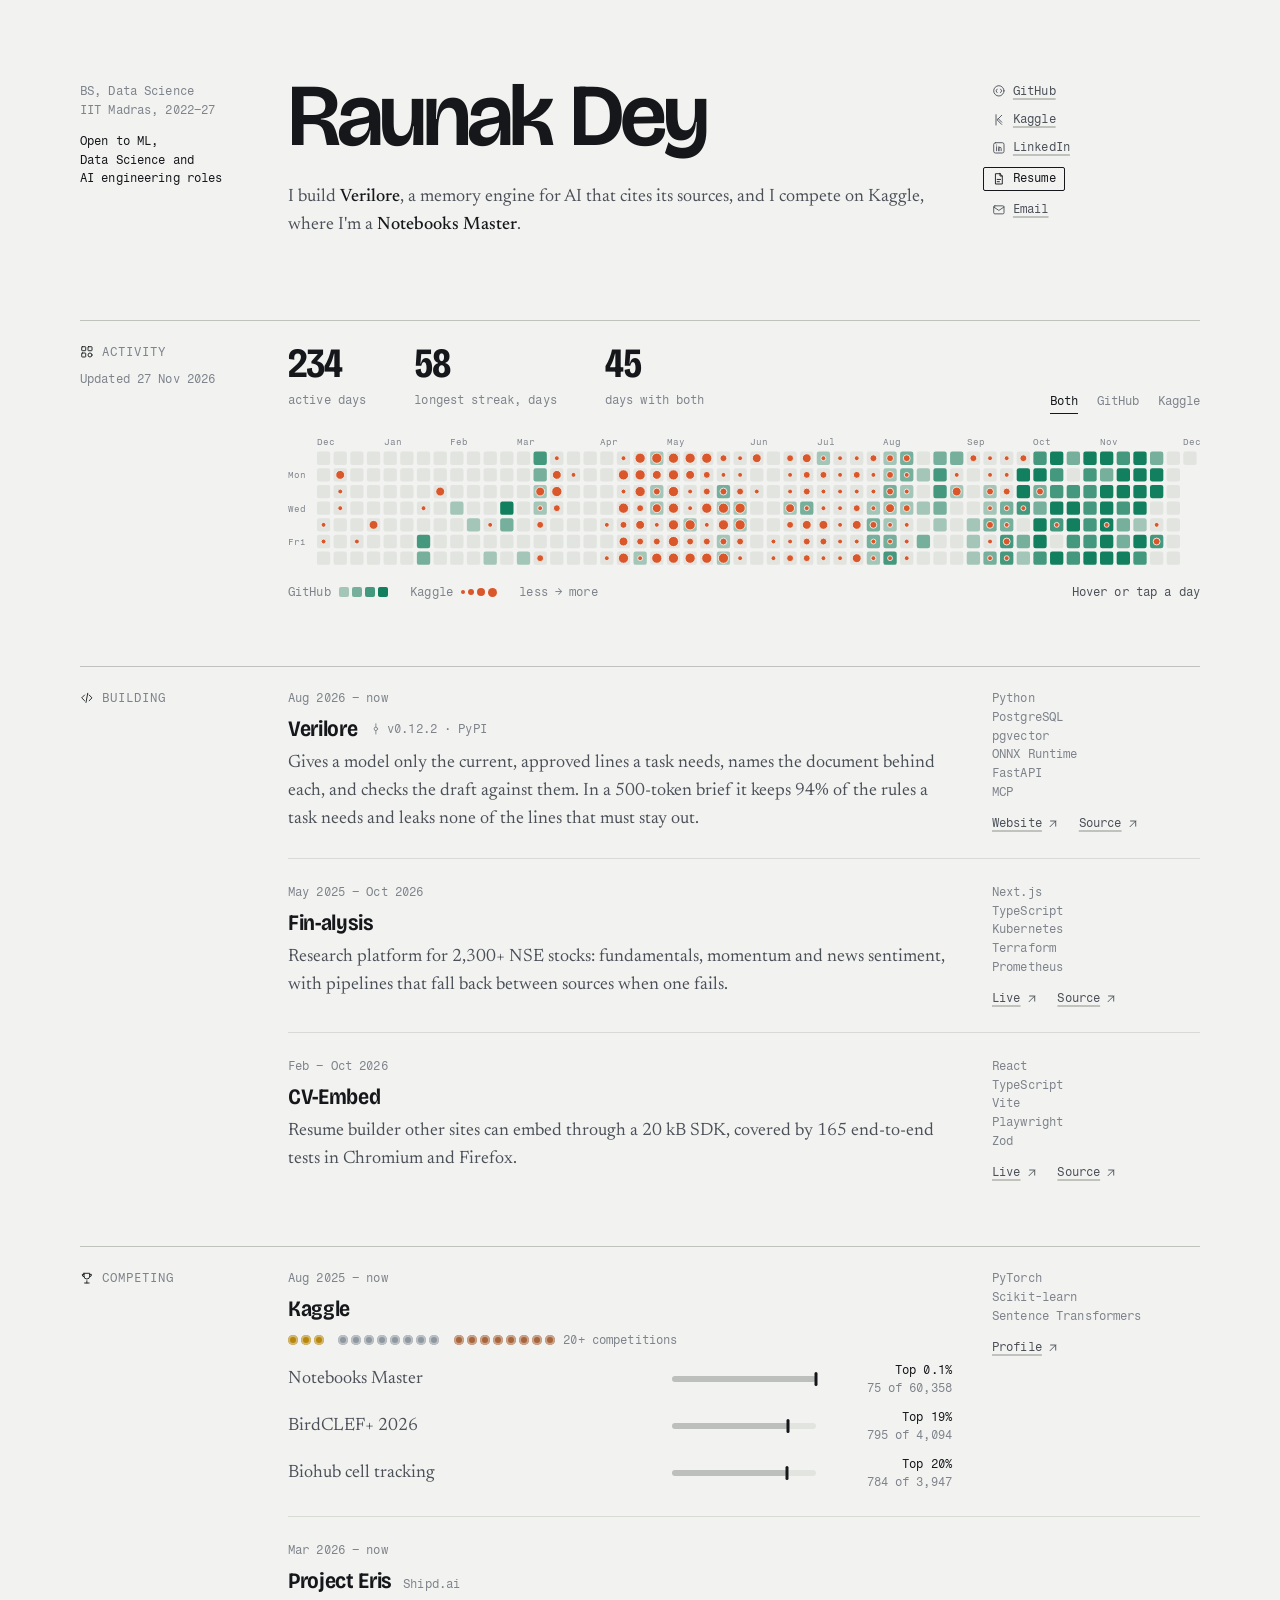
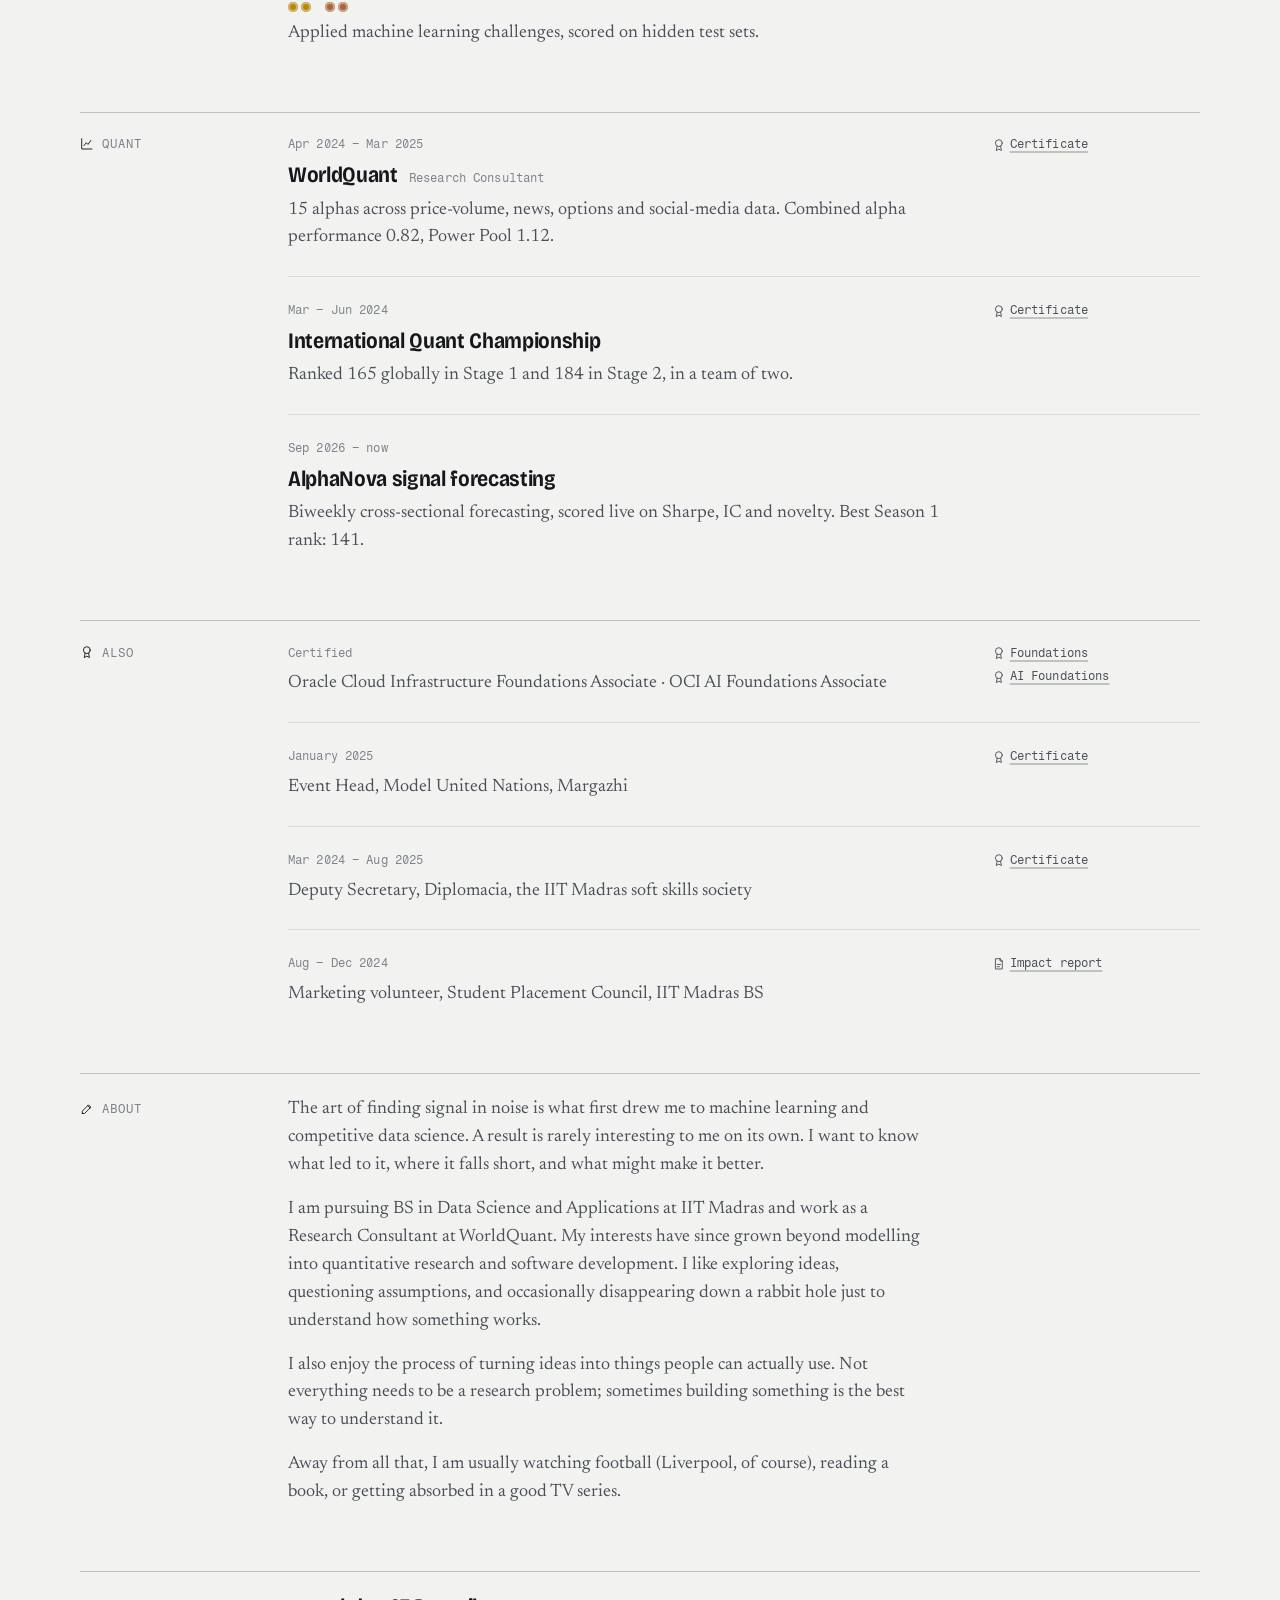
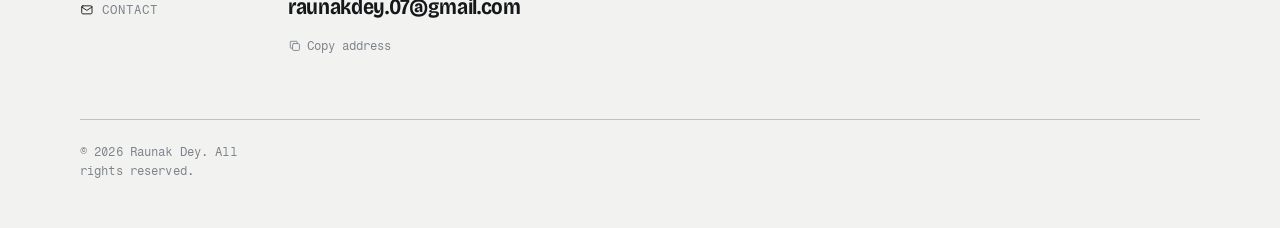
==== commit 0c6c2e45: "Fix: Content updates" ====
--- a/index.html
+++ b/index.html
@@ -67,7 +67,7 @@
 
 <main class="wrap" id="content">
   <header class="mast">
-    <div class="meta">BS Data Science<br>IIT Madras, 2022–27<span class="open">Open to ML,<br class="wide"> data science and<br class="wide"> AI engineering roles</span></div>
+    <div class="meta">BS, Data Science<br>IIT Madras, 2022–27<span class="open">Open to ML,<br class="wide"> Data Science and<br class="wide"> AI engineering roles</span></div>
     <div class="pair">
       <div class="body">
         <h1>Raunak Dey</h1>
@@ -228,7 +228,7 @@
         <div class="aside"><div class="links meta"><a href="https://catalog-education.oracle.com/pls/certview/sharebadge?id=B9D352B1CB54FBCA020A33F1114C713745FDDD8EA8447AC9478BCFE466BD56CE" target="_blank" rel="noopener noreferrer"><svg class="ico"><use href="#i-badge"/></svg>Foundations</a><a href="https://catalog-education.oracle.com/pls/certview/sharebadge?id=78A74140E2A54FE45EEF525146E626B6CF84D3D8D3C6667D269D33D7F0141AF6" target="_blank" rel="noopener noreferrer"><svg class="ico"><use href="#i-badge"/></svg>AI Foundations</a></div></div>
       </div>
       <div class="e">
-        <div class="body"><p class="meta when">2025</p><p class="prose">Event Head, Model United Nations, Margazhi 2025</p></div>
+        <div class="body"><p class="meta when">January 2025</p><p class="prose">Event Head, Model United Nations, Margazhi</p></div>
         <div class="aside"><div class="links meta"><a href="assets/achievements/margazhi2025-linkedin.webp" target="_blank" rel="noopener noreferrer"><svg class="ico"><use href="#i-badge"/></svg>Certificate</a></div></div>
       </div>
       <div class="e">
@@ -245,10 +245,10 @@
   <section id="about" aria-labelledby="h-about">
     <h2 class="label meta" id="h-about"><svg class="ico"><use href="#i-pen"/></svg>About</h2>
     <div class="about">
-      <p class="prose">The art of bringing clarity from noise is what drew me towards machine learning and competitive data science in the first place.</p>
-      <p class="prose">I am currently focused on various Kaggle competitions — experimenting with models, exploring datasets, and iterating on the small decisions that separate decent solutions from strong ones. I enjoy the iterative process: understanding why something works, where it fails, and how to push it further.</p>
-      <p class="prose">Along the way, experiences as a Data Science Student at IIT Madras and as a Research Consultant at WorldQuant helped shape the analytical mindset I bring to problems today.</p>
-      <p class="prose">Beyond this, my world includes watching a lot of football matches (LFC fan, btw), reading books, and binge-watching TV shows.</p>
+      <p class="prose">The art of finding signal in noise is what first drew me to machine learning and competitive data science. A result is rarely interesting to me on its own. I want to know what led to it, where it falls short, and what might make it better.</p>
+      <p class="prose">I am pursuing BS in Data Science and Applications at IIT Madras and work as a Research Consultant at WorldQuant. My interests have since grown beyond modelling into quantitative research and software development. I like exploring ideas, questioning assumptions, and occasionally disappearing down a rabbit hole just to understand how something works.</p>
+      <p class="prose">I also enjoy the process of turning ideas into things people can actually use. Not everything needs to be a research problem; sometimes building something is the best way to understand it.</p>
+      <p class="prose">Away from all that, I am usually watching football (Liverpool, of course), reading a book, or getting absorbed in a good TV series.</p>
     </div>
   </section>
 
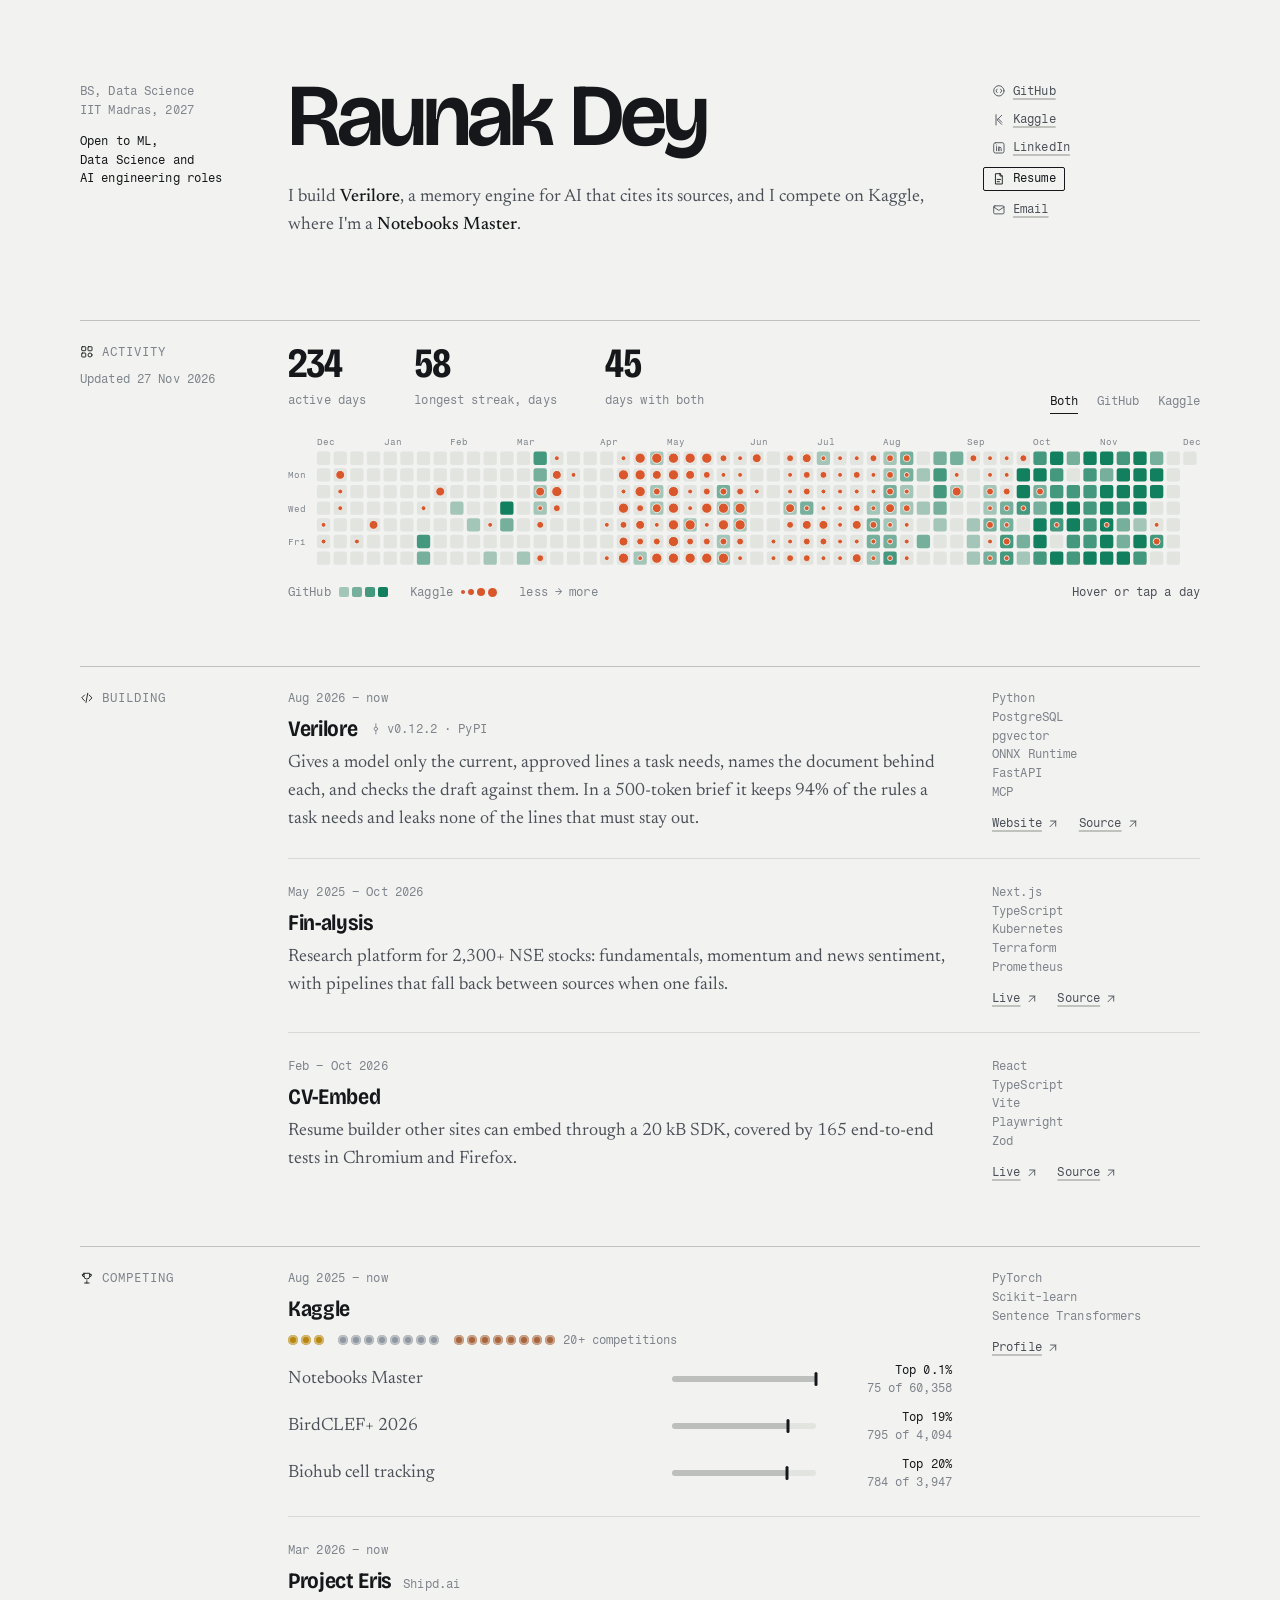
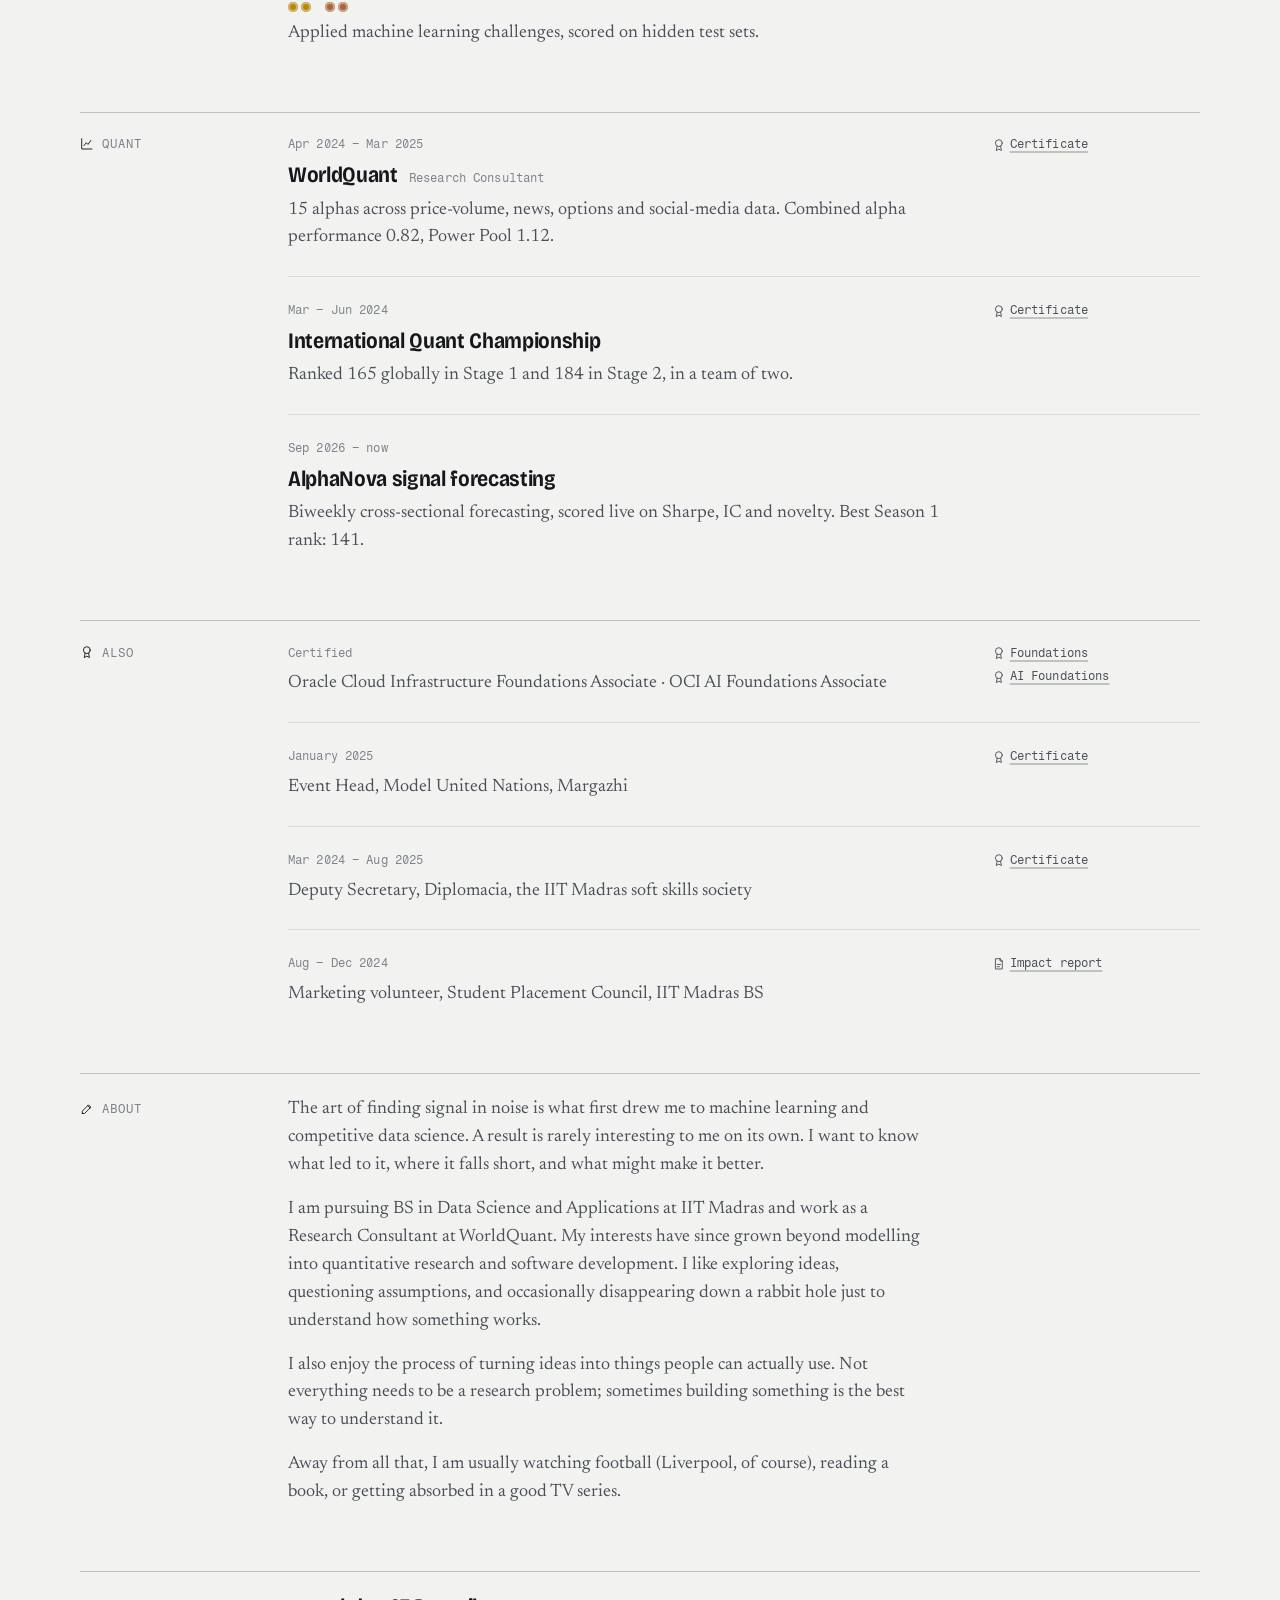
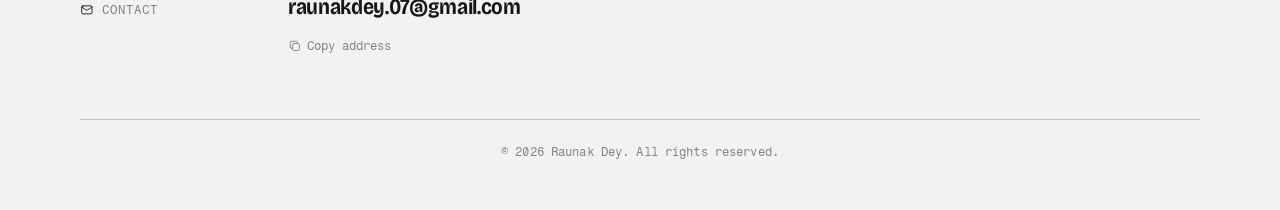
==== commit 53540093: "docs: update the IIT Madras year in the masthead" ====
--- a/index.html
+++ b/index.html
@@ -67,7 +67,7 @@
 
 <main class="wrap" id="content">
   <header class="mast">
-    <div class="meta">BS, Data Science<br>IIT Madras, 2022–27<span class="open">Open to ML,<br class="wide"> Data Science and<br class="wide"> AI engineering roles</span></div>
+    <div class="meta">BS, Data Science<br>IIT Madras, 2027<span class="open">Open to ML,<br class="wide"> Data Science and<br class="wide"> AI engineering roles</span></div>
     <div class="pair">
       <div class="body">
         <h1>Raunak Dey</h1>
--- a/css/main.css
+++ b/css/main.css
@@ -136,7 +136,7 @@
 .copy:focus-visible{outline:2px solid var(--ink);outline-offset:3px}
 #email{overflow-wrap:anywhere;text-decoration:none;justify-self:start}
 #email:hover{text-decoration:underline}
-footer{display:grid;grid-template-columns:var(--rail) minmax(0,1fr);column-gap:var(--gap);margin-top:4rem;padding-block:1.4rem 3rem;border-top:1px solid var(--rule-2)}
+footer{margin-top:4rem;padding-block:1.4rem 3rem;border-top:1px solid var(--rule-2);text-align:center;text-wrap:balance}
 
 /* tablet: the aside drops under the body */
 @media (max-width:1100px){
@@ -149,7 +149,7 @@
 }
 /* phone: the rail stacks on top */
 @media (max-width:720px){
-  .mast,section,footer{grid-template-columns:minmax(0,1fr)}
+  .mast,section{grid-template-columns:minmax(0,1fr)}
   .mast{padding-top:3.5rem}
   .mast > .meta{padding:0 0 .8rem}
   br.wide{display:none}
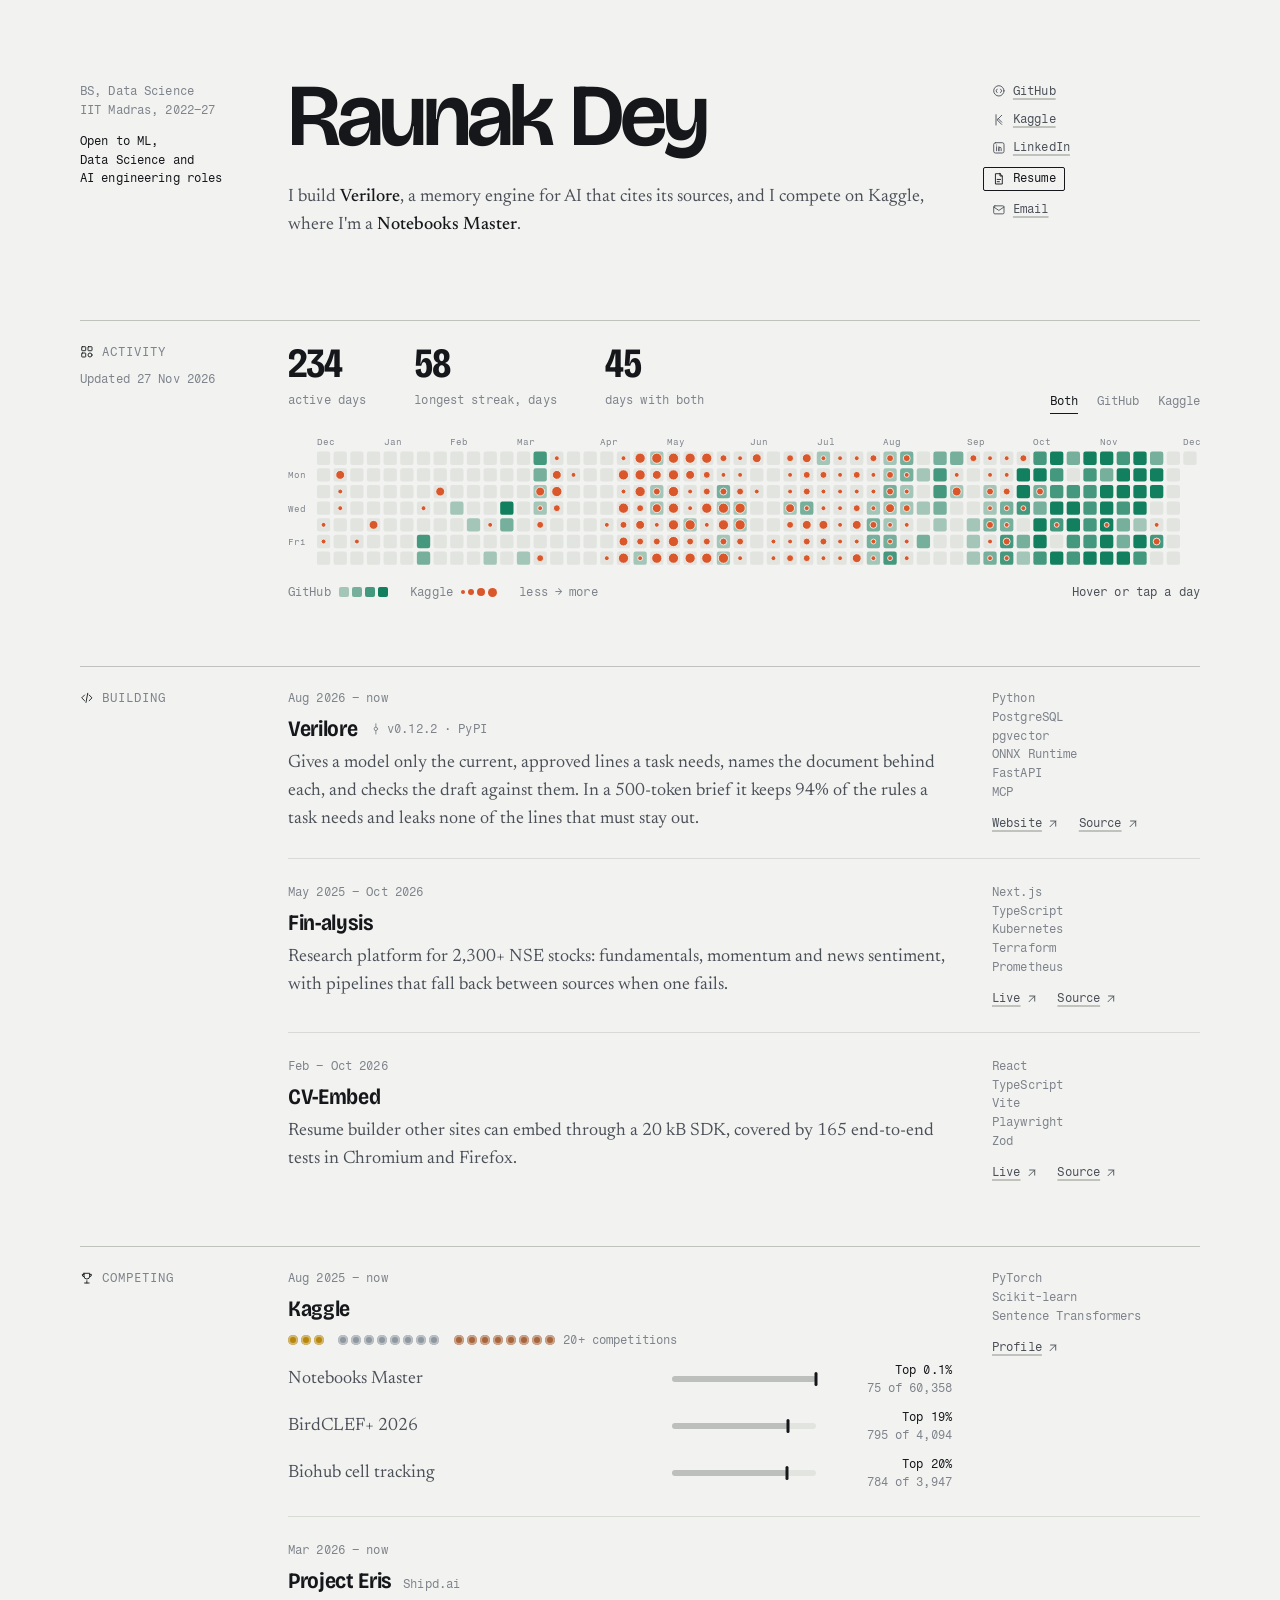
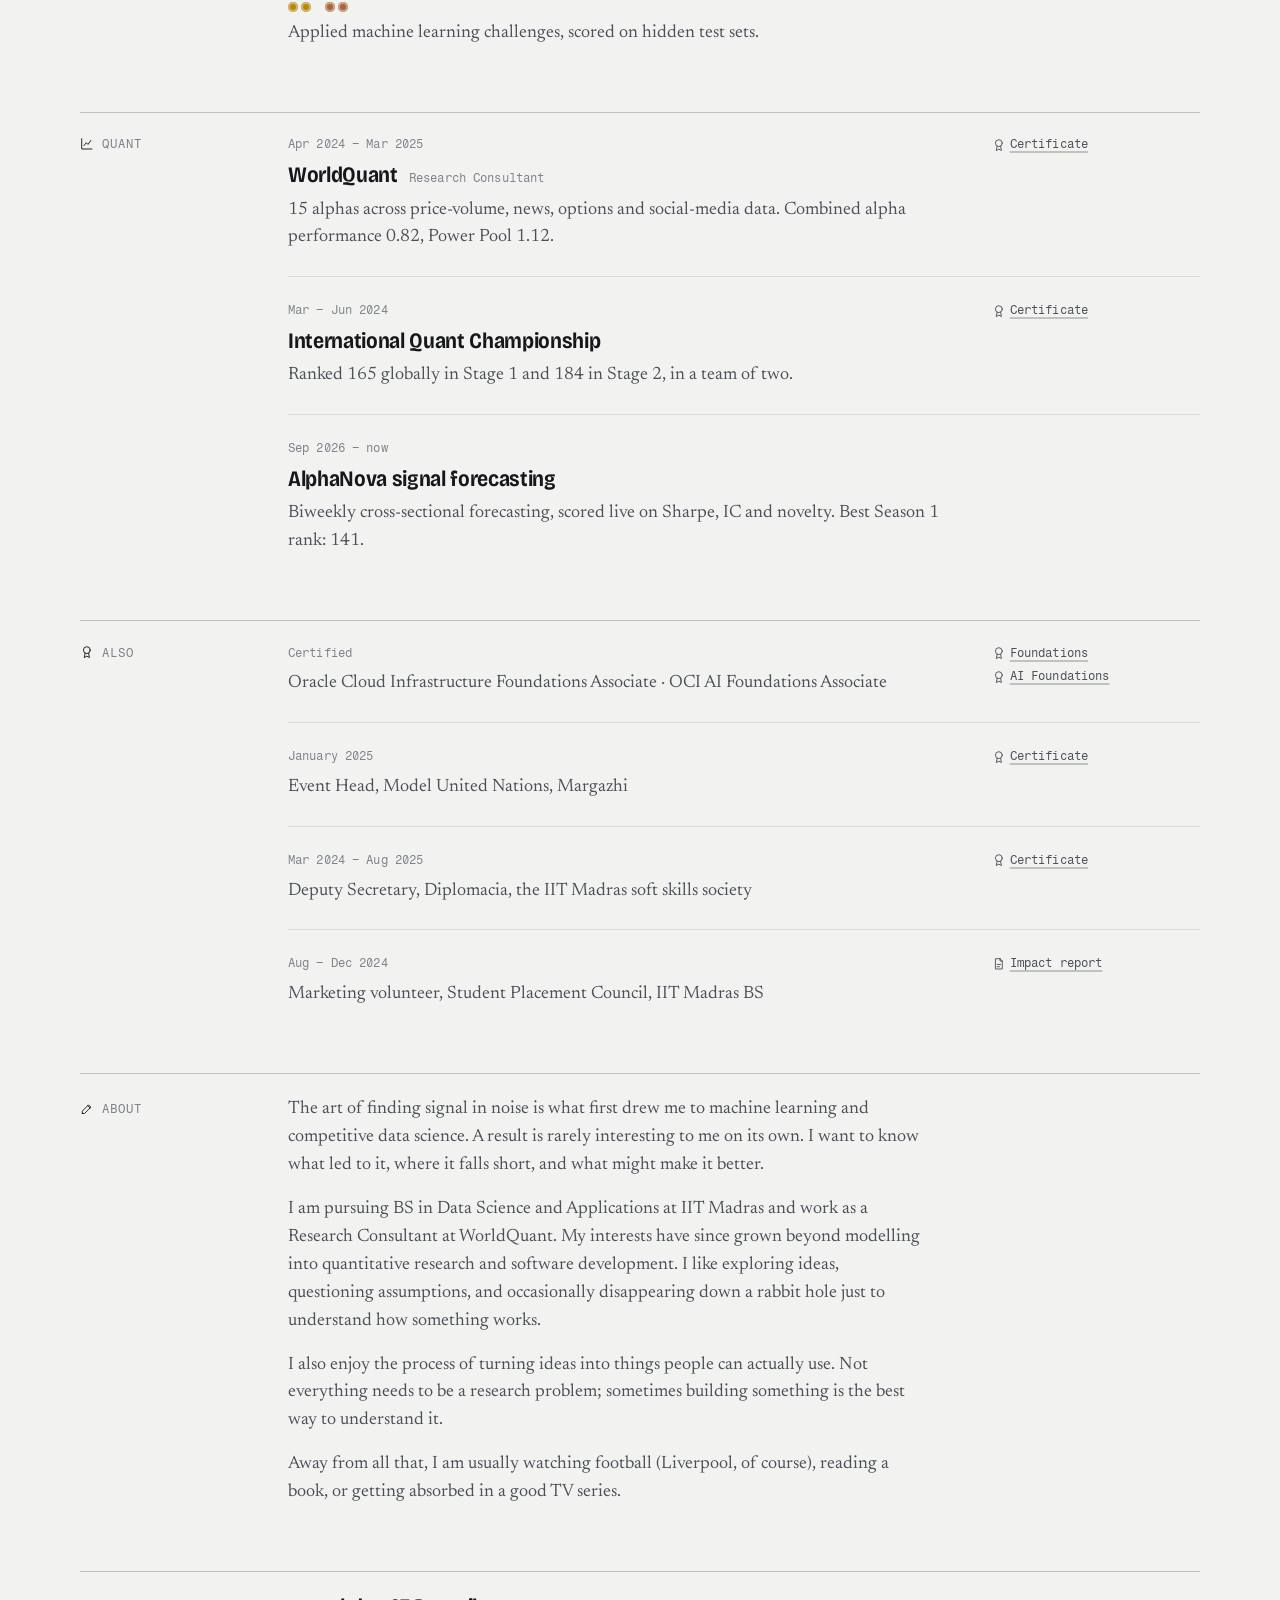
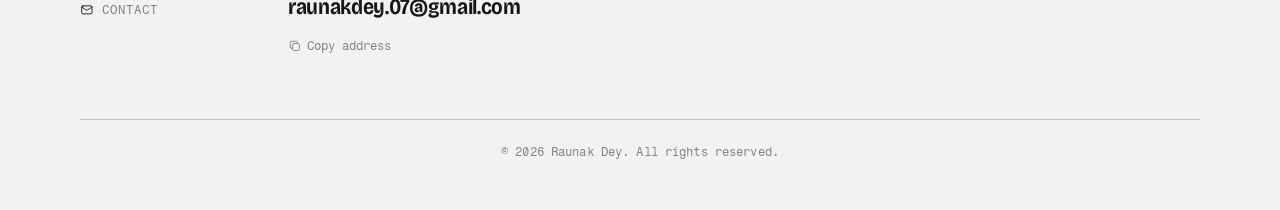
==== commit f655f6d5: "feat(site): add a back-to-top button that appears at Contact" ====
--- a/index.html
+++ b/index.html
@@ -67,7 +67,7 @@
 
 <main class="wrap" id="content">
   <header class="mast">
-    <div class="meta">BS, Data Science<br>IIT Madras, 2027<span class="open">Open to ML,<br class="wide"> Data Science and<br class="wide"> AI engineering roles</span></div>
+    <div class="meta">BS, Data Science<br>IIT Madras, 2022–27<span class="open">Open to ML,<br class="wide"> Data Science and<br class="wide"> AI engineering roles</span></div>
     <div class="pair">
       <div class="body">
         <h1>Raunak Dey</h1>
@@ -262,5 +262,9 @@
 
   <footer class="meta">© 2026 Raunak Dey. All rights reserved.</footer>
 </main>
+
+<button type="button" class="totop" id="totop" aria-label="Back to top" hidden>
+  <svg class="ico" viewBox="0 0 24 24" aria-hidden="true"><path d="M12 19V5M6 11l6-6 6 6"/></svg>
+</button>
 </body>
 </html>
--- a/css/main.css
+++ b/css/main.css
@@ -138,6 +138,16 @@
 #email:hover{text-decoration:underline}
 footer{margin-top:4rem;padding-block:1.4rem 3rem;border-top:1px solid var(--rule-2);text-align:center;text-wrap:balance}
 
+/* back to top: fixed bottom-right, styled like the Resume box; shown once Contact is in view */
+.totop{position:fixed;z-index:3;right:max(16px,env(safe-area-inset-right,0px),calc(50% - var(--col) / 2));bottom:max(16px,calc(env(safe-area-inset-bottom,0px) + .5rem));
+  width:2.75rem;height:2.75rem;display:grid;place-items:center;padding:0;cursor:pointer;
+  background:var(--paper);color:var(--ink);border:1px solid var(--ink);border-radius:2px;
+  opacity:0;visibility:hidden;transform:translateY(.5rem);transition:opacity .2s ease,transform .2s ease,visibility 0s linear .2s}
+.totop.show{opacity:1;visibility:visible;transform:none;transition:opacity .2s ease,transform .2s ease}
+.totop:hover{background:var(--ink);color:var(--paper)}
+.totop .ico{width:1.15rem;height:1.15rem;vertical-align:0}
+@media (prefers-reduced-motion:reduce){.totop,.totop.show{transition:none;transform:none}}
+
 /* tablet: the aside drops under the body */
 @media (max-width:1100px){
   .pair,.e{grid-template-columns:minmax(0,1fr)}
@@ -158,6 +168,7 @@
   .side{margin-bottom:1.2rem}
   section{margin-top:3rem}
   #readout{white-space:normal}
+  footer{padding-bottom:calc(3rem + 2.75rem)}
   .rank{grid-template-columns:minmax(0,1fr) 7.5rem;row-gap:.35rem}
   .rank .bar{grid-column:1 / -1;grid-row:2}
 }
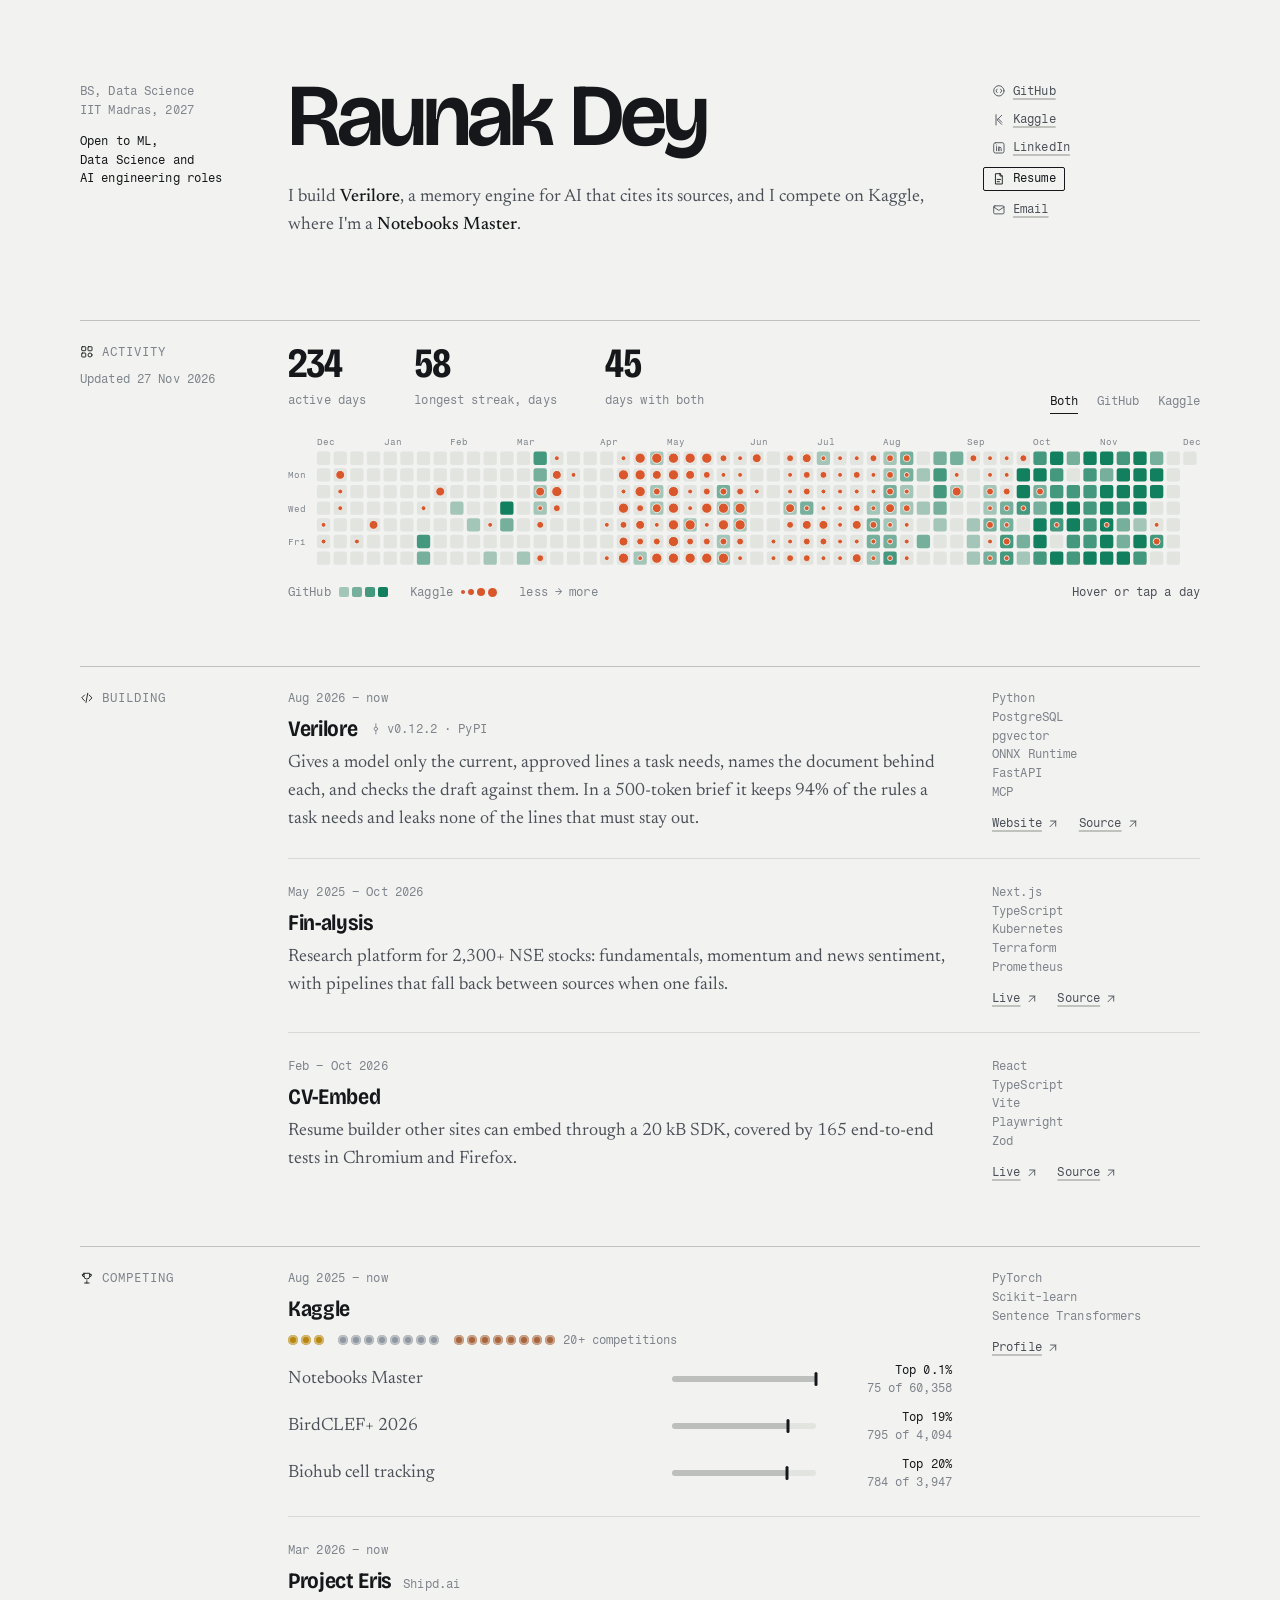
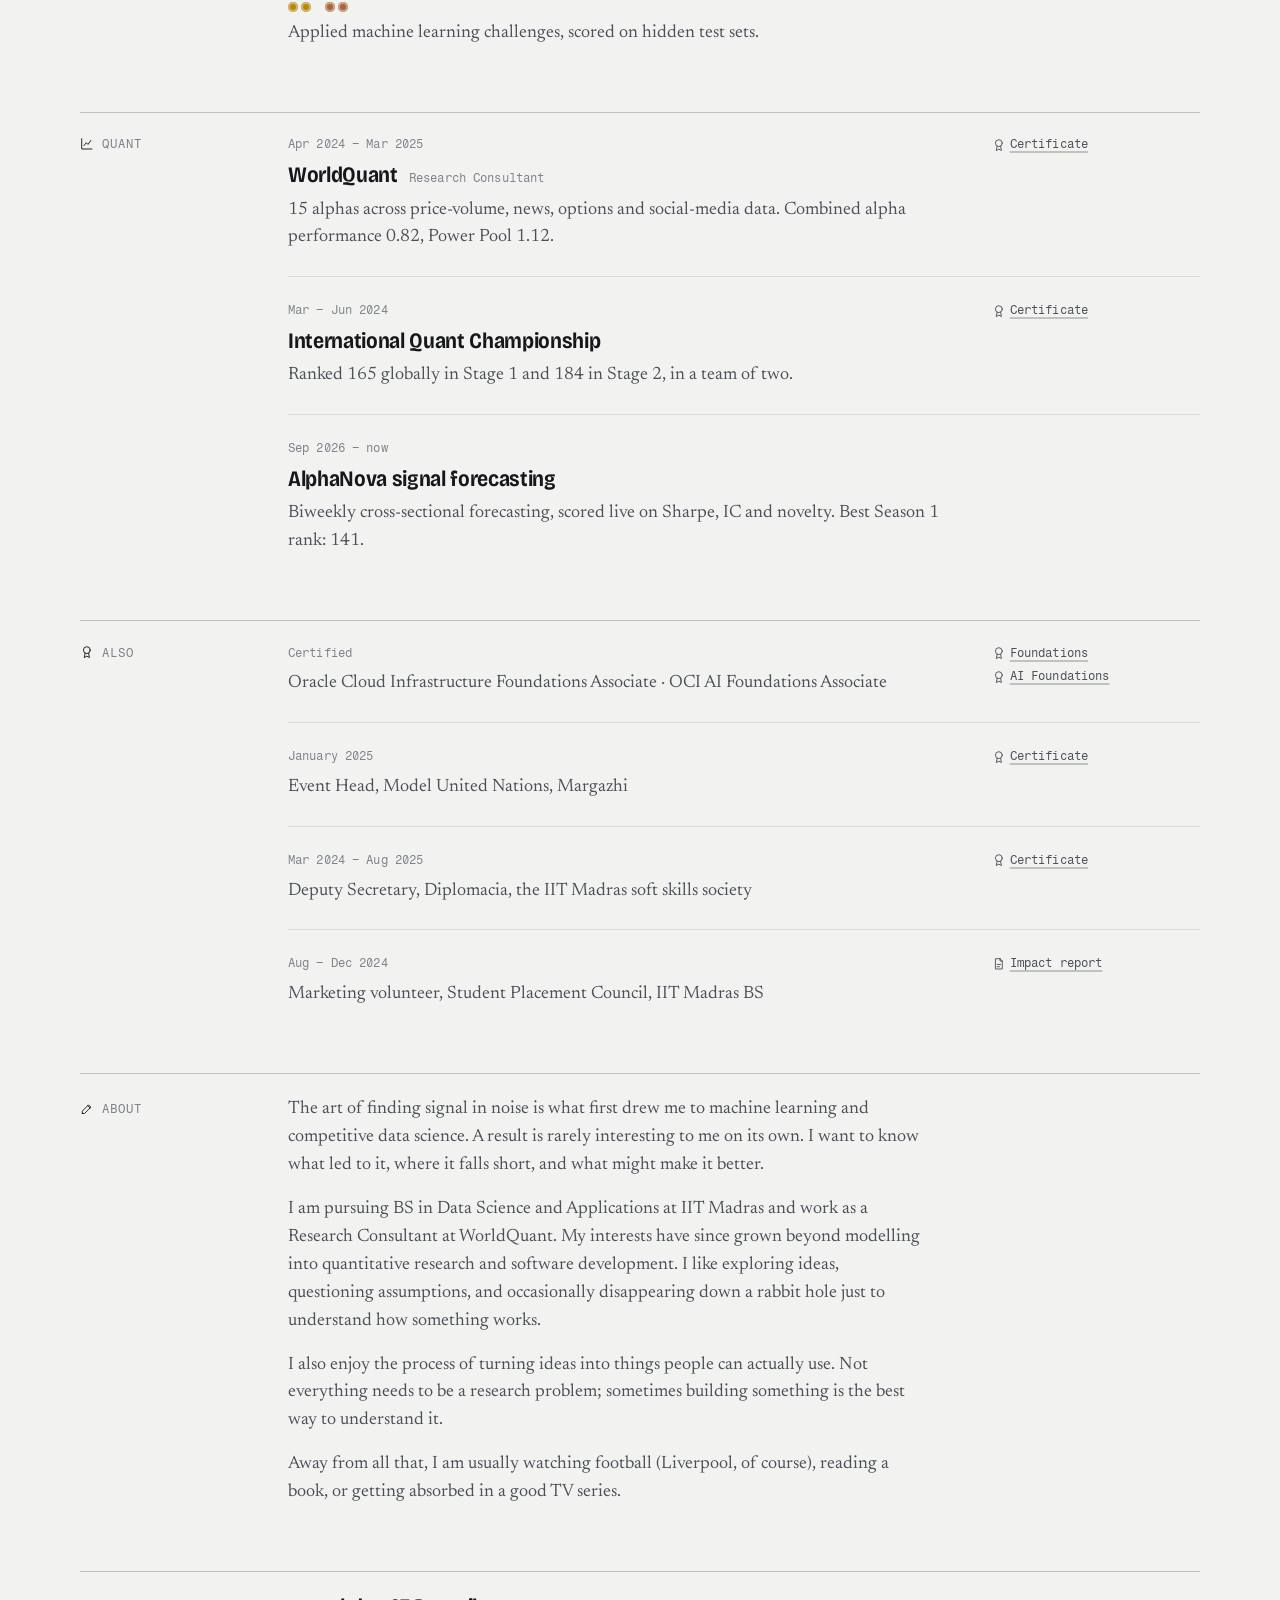
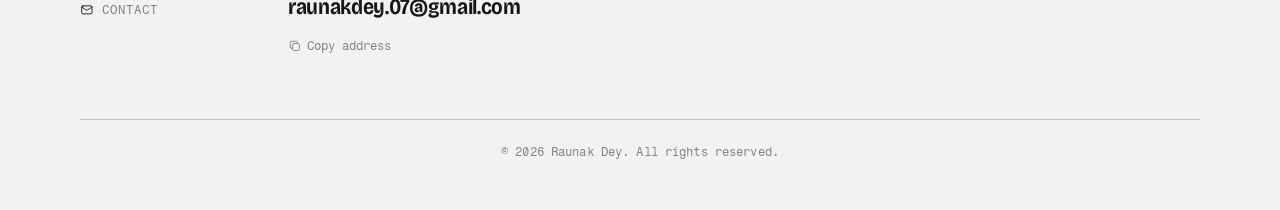
==== commit 64757e88: "Merge pull request #8 from raunakdey-07/fix/minor-content Minor content fixes" ====
--- a/index.html
+++ b/index.html
@@ -67,7 +67,7 @@
 
 <main class="wrap" id="content">
   <header class="mast">
-    <div class="meta">BS, Data Science<br>IIT Madras, 2022–27<span class="open">Open to ML,<br class="wide"> Data Science and<br class="wide"> AI engineering roles</span></div>
+    <div class="meta">BS, Data Science<br>IIT Madras, 2027<span class="open">Open to ML,<br class="wide"> Data Science and<br class="wide"> AI engineering roles</span></div>
     <div class="pair">
       <div class="body">
         <h1>Raunak Dey</h1>
@@ -262,9 +262,5 @@
 
   <footer class="meta">© 2026 Raunak Dey. All rights reserved.</footer>
 </main>
-
-<button type="button" class="totop" id="totop" aria-label="Back to top" hidden>
-  <svg class="ico" viewBox="0 0 24 24" aria-hidden="true"><path d="M12 19V5M6 11l6-6 6 6"/></svg>
-</button>
 </body>
 </html>
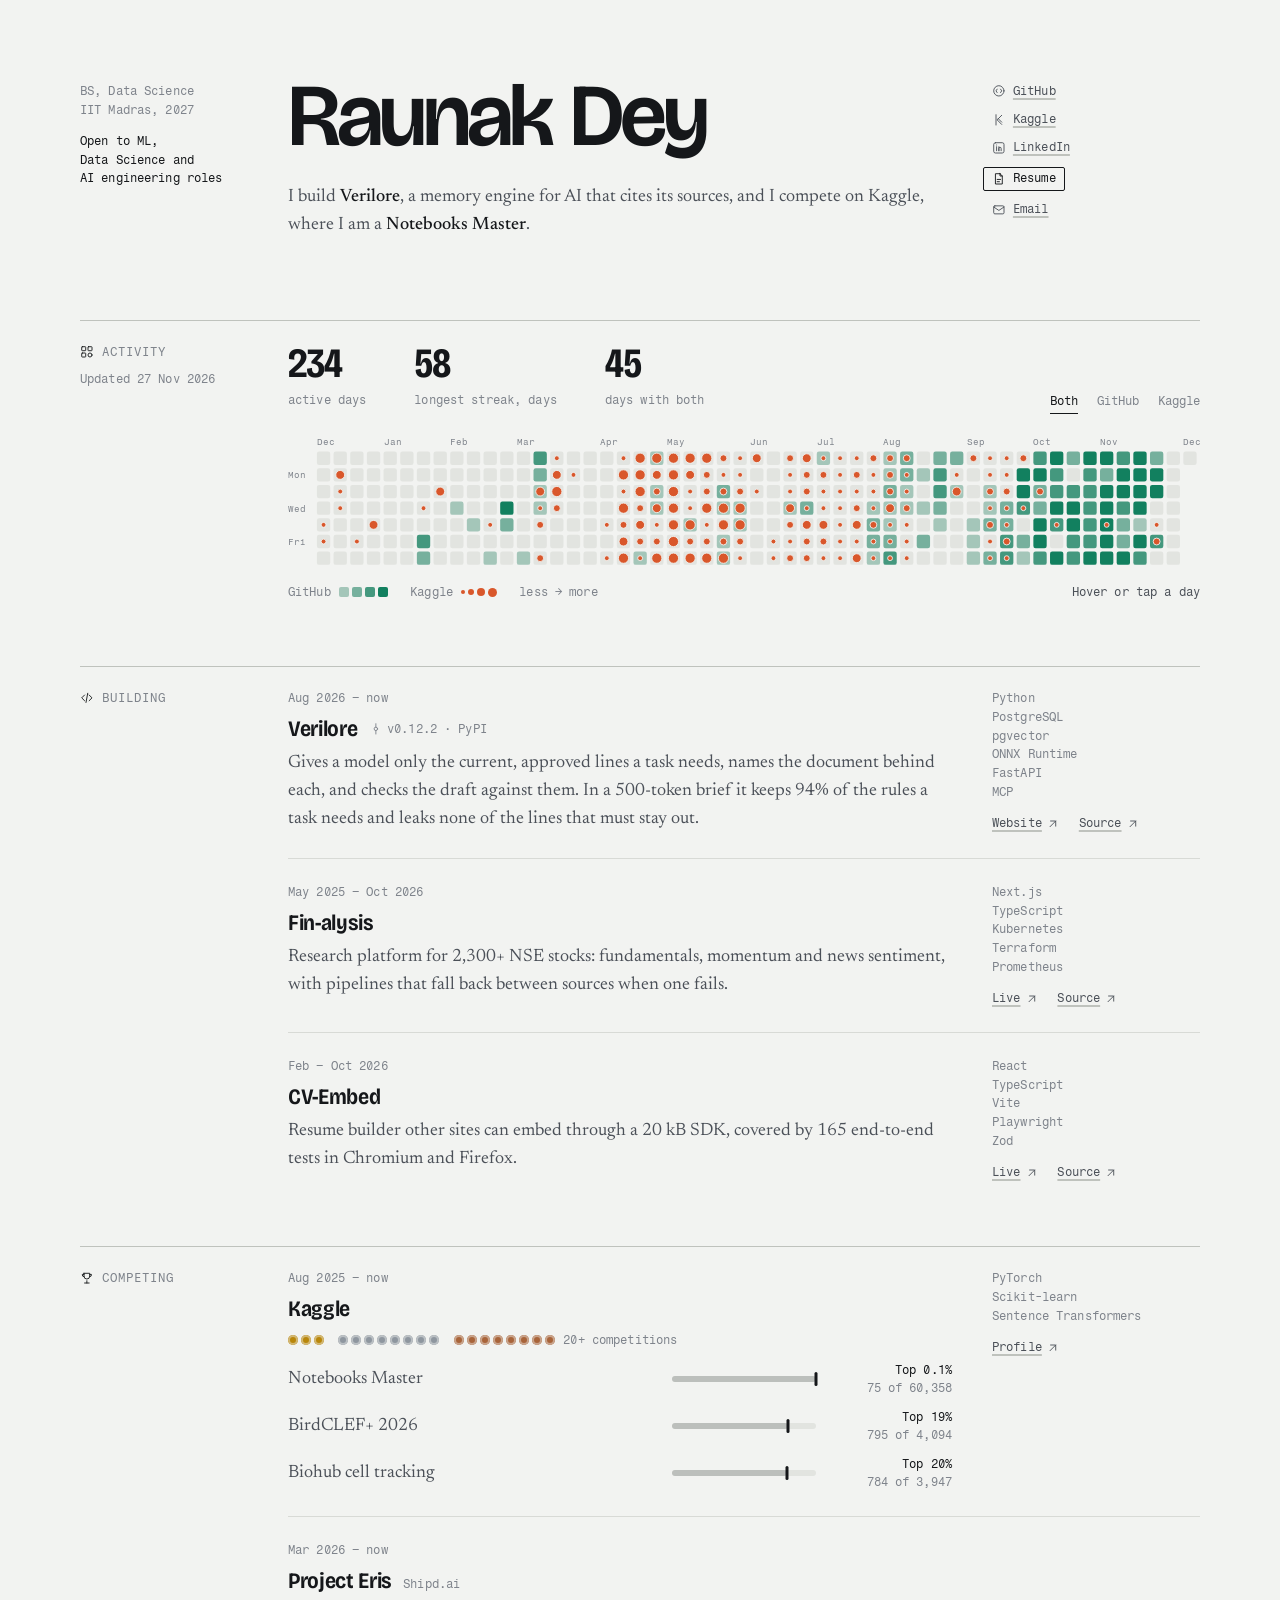
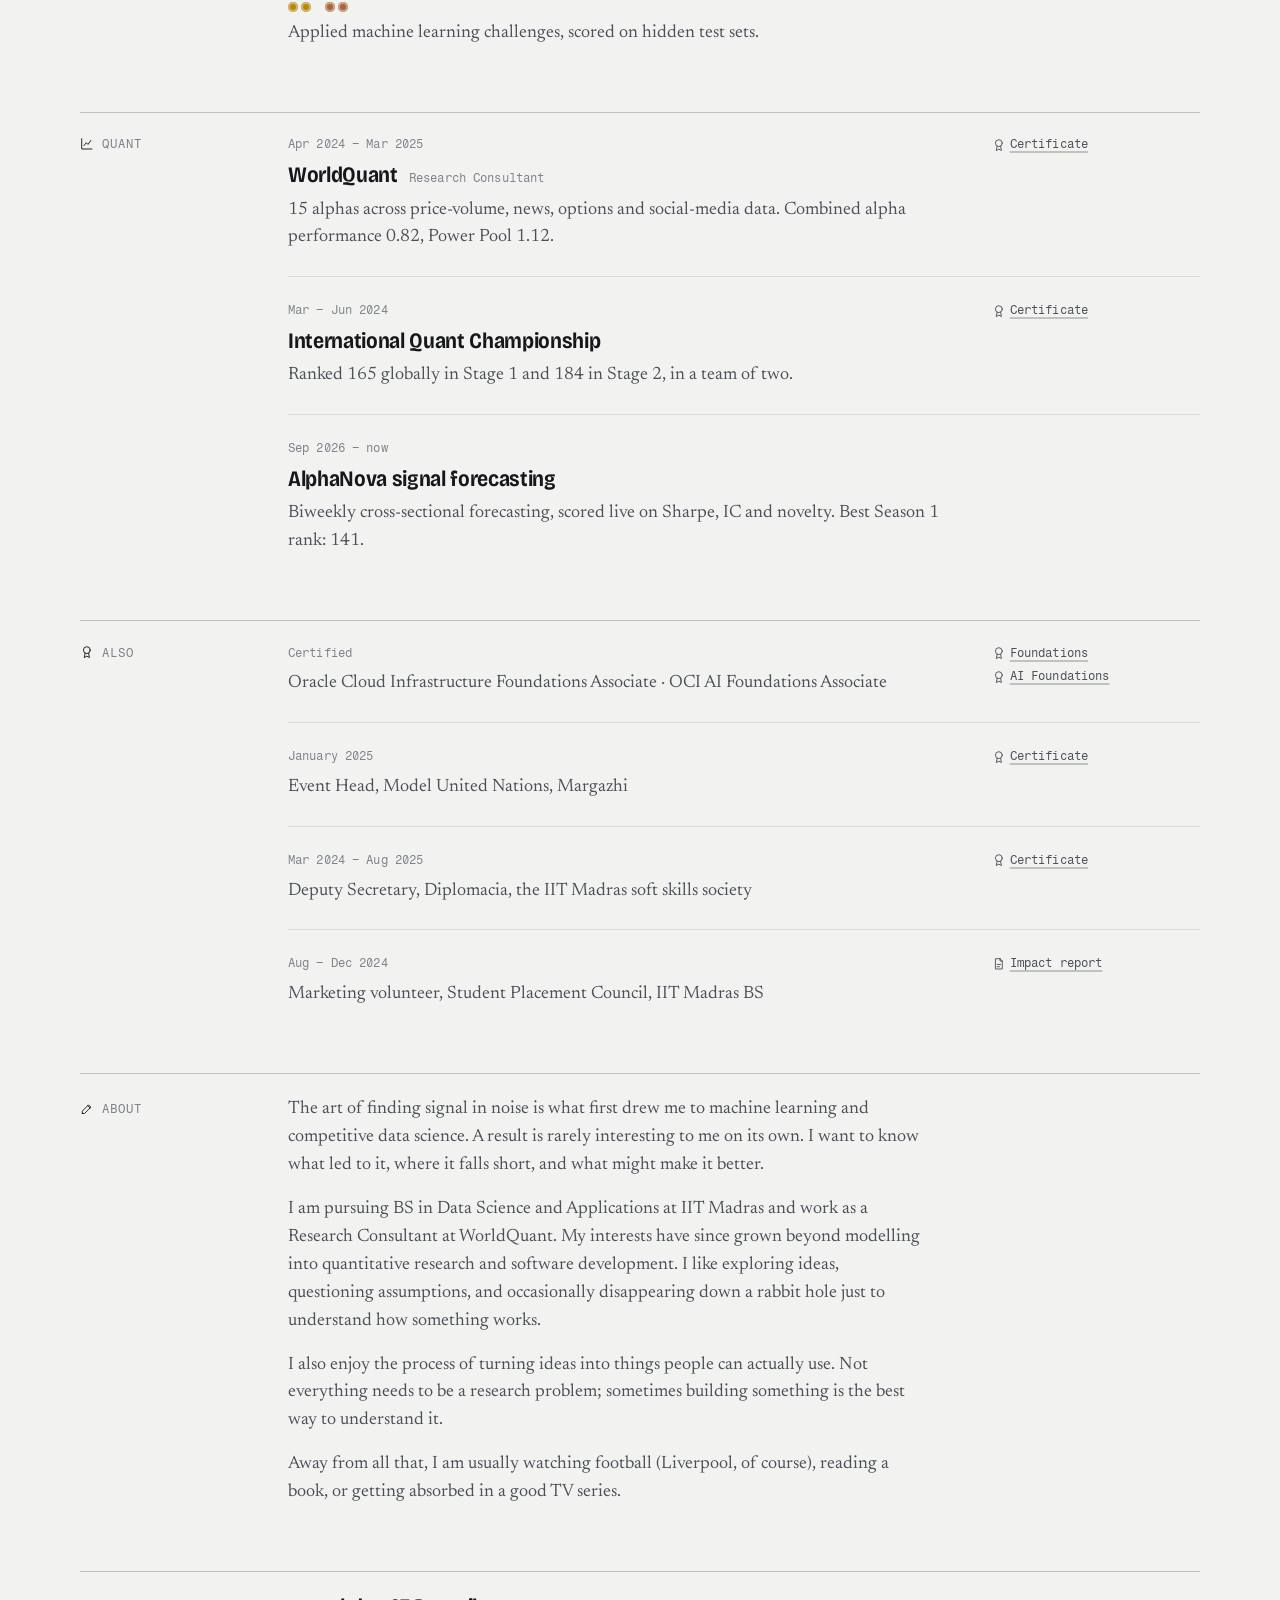
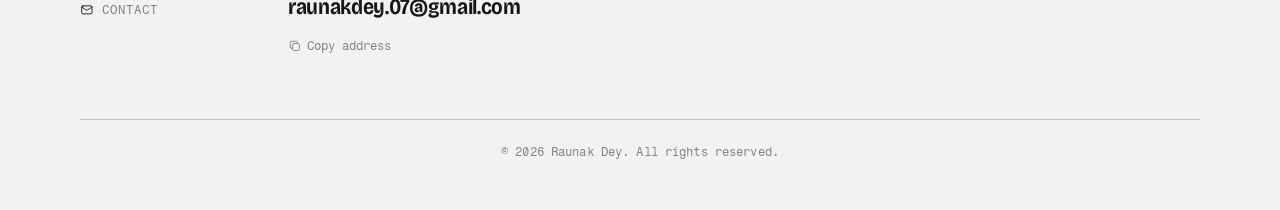
==== commit 25efcf82: "docs: write out the contraction in the intro" ====
--- a/index.html
+++ b/index.html
@@ -71,7 +71,7 @@
     <div class="pair">
       <div class="body">
         <h1>Raunak Dey</h1>
-        <p class="intro prose">I build <b>Verilore</b>, a memory engine for AI that cites its sources, and I compete on Kaggle, where I'm a <b>Notebooks Master</b>.</p>
+        <p class="intro prose">I build <b>Verilore</b>, a memory engine for AI that cites its sources, and I compete on Kaggle, where I am a <b>Notebooks Master</b>.</p>
       </div>
       <nav class="out meta aside" aria-label="Profiles">
         <a href="https://github.com/raunakdey-07" target="_blank" rel="noopener noreferrer"><svg class="ico"><use href="#i-code"/></svg><span>GitHub</span></a>
@@ -262,5 +262,9 @@
 
   <footer class="meta">© 2026 Raunak Dey. All rights reserved.</footer>
 </main>
+
+<button type="button" class="totop" id="totop" aria-label="Back to top" hidden>
+  <svg class="ico" viewBox="0 0 24 24" aria-hidden="true"><path d="M12 19V5M6 11l6-6 6 6"/></svg>
+</button>
 </body>
 </html>
